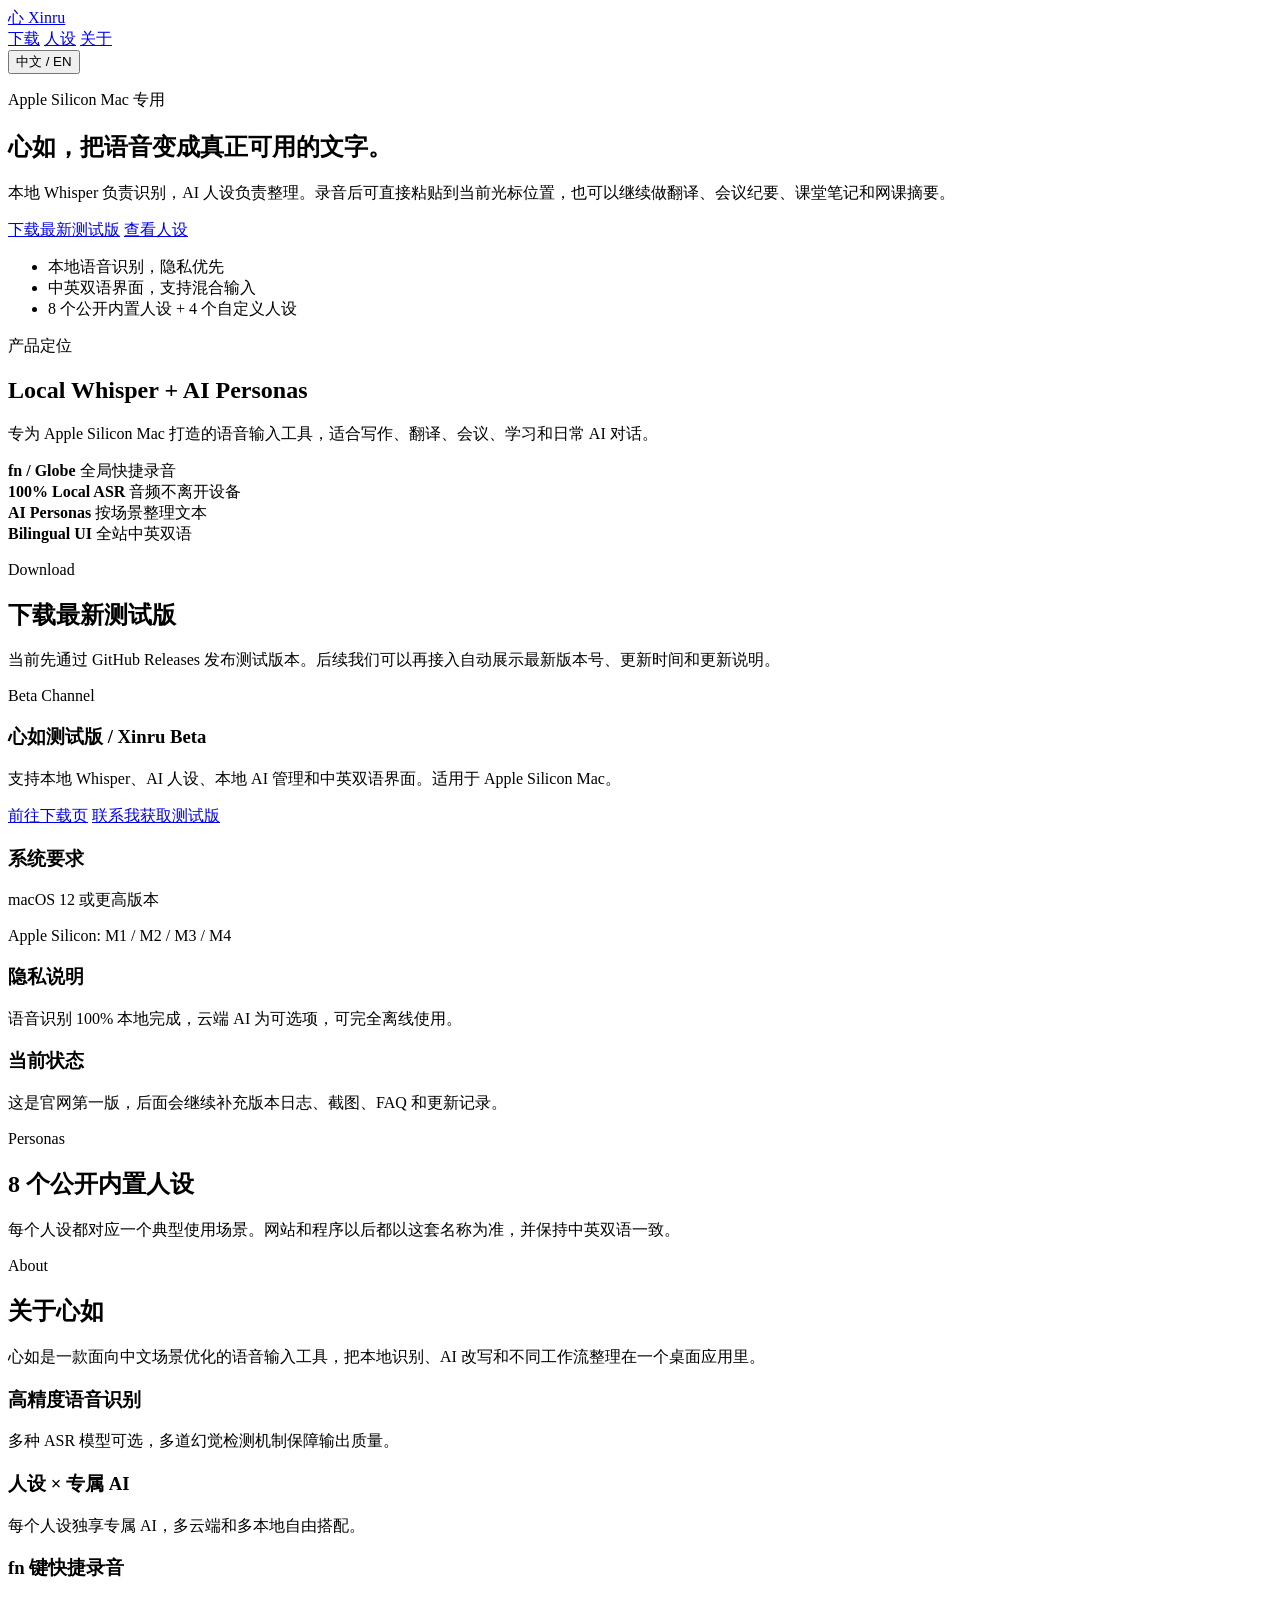
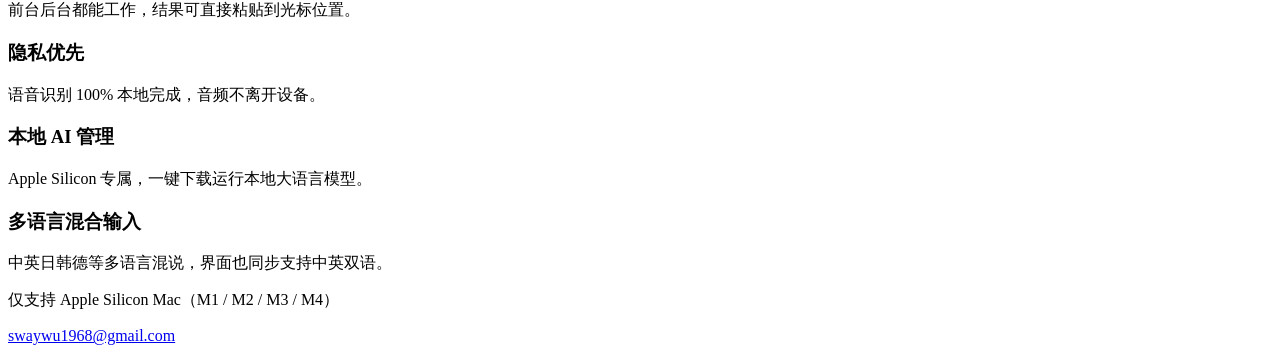
==== index.html @ d21c71e2 "Add files via upload" ====
<!doctype html>
<html lang="zh-CN">
  <head>
    <meta charset="UTF-8" />
    <meta name="viewport" content="width=device-width, initial-scale=1.0" />
    <title>心如 Xinru</title>
    <meta
      name="description"
      content="心如 Xinru - Local Whisper + AI personas voice input tool for Apple Silicon Mac."
    />
    <link rel="preconnect" href="https://fonts.googleapis.com" />
    <link rel="preconnect" href="https://fonts.gstatic.com" crossorigin />
    <link
      href="https://fonts.googleapis.com/css2?family=Manrope:wght@400;500;700;800&family=Noto+Sans+SC:wght@400;500;700;800&display=swap"
      rel="stylesheet"
    />
    <link rel="stylesheet" href="./styles.css" />
  </head>
  <body>
    <div class="site-shell">
      <header class="topbar">
        <a class="brand" href="#top" aria-label="Xinru home">
          <span class="brand-mark">心</span>
          <span class="brand-text">Xinru</span>
        </a>
        <nav class="topnav">
          <a href="#download" data-i18n="nav.download">下载</a>
          <a href="#personas" data-i18n="nav.personas">人设</a>
          <a href="#about" data-i18n="nav.about">关于</a>
        </nav>
        <button class="lang-toggle" id="langToggle" type="button" aria-label="Switch language">
          中文 / EN
        </button>
      </header>

      <main id="top">
        <section class="hero">
          <div class="hero-copy">
            <p class="eyebrow" data-i18n="hero.eyebrow">Apple Silicon Mac 专用</p>
            <h1 data-i18n="hero.title">心如，把语音变成真正可用的文字。</h1>
            <p class="hero-desc" data-i18n="hero.desc">
              本地 Whisper 负责识别，AI 人设负责整理。录音后可直接粘贴到当前光标位置，也可以继续做翻译、会议纪要、课堂笔记和网课摘要。
            </p>
            <div class="hero-actions">
              <a class="button primary" href="#download" data-i18n="hero.primaryCta">下载最新测试版</a>
              <a class="button ghost" href="#personas" data-i18n="hero.secondaryCta">查看人设</a>
            </div>
            <ul class="hero-points">
              <li data-i18n="hero.point1">本地语音识别，隐私优先</li>
              <li data-i18n="hero.point2">中英双语界面，支持混合输入</li>
              <li data-i18n="hero.point3">8 个公开内置人设 + 4 个自定义人设</li>
            </ul>
          </div>
          <div class="hero-panel">
            <div class="hero-card">
              <p class="card-label" data-i18n="hero.cardLabel">产品定位</p>
              <h2 data-i18n="hero.cardTitle">Local Whisper + AI Personas</h2>
              <p data-i18n="hero.cardDesc">
                专为 Apple Silicon Mac 打造的语音输入工具，适合写作、翻译、会议、学习和日常 AI 对话。
              </p>
            </div>
            <div class="mini-grid">
              <div class="mini-card">
                <strong data-i18n="hero.mini1Title">fn / Globe</strong>
                <span data-i18n="hero.mini1Desc">全局快捷录音</span>
              </div>
              <div class="mini-card">
                <strong data-i18n="hero.mini2Title">100% Local ASR</strong>
                <span data-i18n="hero.mini2Desc">音频不离开设备</span>
              </div>
              <div class="mini-card">
                <strong data-i18n="hero.mini3Title">AI Personas</strong>
                <span data-i18n="hero.mini3Desc">按场景整理文本</span>
              </div>
              <div class="mini-card">
                <strong data-i18n="hero.mini4Title">Bilingual UI</strong>
                <span data-i18n="hero.mini4Desc">全站中英双语</span>
              </div>
            </div>
          </div>
        </section>

        <section class="section" id="download">
          <div class="section-heading">
            <p class="eyebrow" data-i18n="download.eyebrow">Download</p>
            <h2 data-i18n="download.title">下载最新测试版</h2>
            <p data-i18n="download.desc">
              当前先通过 GitHub Releases 发布测试版本。后续我们可以再接入自动展示最新版本号、更新时间和更新说明。
            </p>
          </div>
          <div class="download-card">
            <div>
              <p class="download-badge" data-i18n="download.badge">Beta Channel</p>
              <h3 data-i18n="download.cardTitle">心如测试版 / Xinru Beta</h3>
              <p data-i18n="download.cardDesc">
                支持本地 Whisper、AI 人设、本地 AI 管理和中英双语界面。适用于 Apple Silicon Mac。
              </p>
            </div>
            <div class="download-actions">
              <a
                class="button primary"
                href="https://www.icloud.com/attachment/?u=https%3A%2F%2Fcvws.icloud-content.com%2FB%2FAXvsEh6dtm0IhLCoiT1HYT6oUJyVAcf5tKOpsFSCjTE1KwVX6V8w70W2%2F%24%7Bf%7D%3Fo%3DArW_xe9w2Gn6Viv1G6l-f1fGdK6CBfV_uhqsQC7CNRO5%26v%3D1%26x%3D3%26a%[base64]%26e%3D1783867180%26fl%3D%26r%3DDD5318F3-4BFA-4574-AAB7-F84411B7B0A6-1%26k%3D%24%7Buk%7D%26ckc%3Dcom.apple.largeattachment%26ckz%3D5A5206F4-62FD-4130-A81B-FABB97B504D9%26p%3D185%26s%3D-WfpsywwHQxAYb-l3xqiYDC9L3w&uk=wGgkpusFyphpV9UcCvqpkQ&f=%E5%BF%83%E5%A6%82-%E6%B5%8B%E8%AF%95%E7%89%88-5.1.0-arm64.dmg&sz=259512809"
                target="_blank"
                rel="noreferrer"
                data-i18n="download.primaryCta"
              >前往下载页</a>
              <a
                class="button ghost"
                href="mailto:swaywu1968@gmail.com"
                data-i18n="download.secondaryCta"
              >联系我获取测试版</a>
            </div>
          </div>
          <div class="system-grid">
            <div class="info-card">
              <h3 data-i18n="download.reqTitle">系统要求</h3>
              <p data-i18n="download.req1">macOS 12 或更高版本</p>
              <p data-i18n="download.req2">Apple Silicon: M1 / M2 / M3 / M4</p>
            </div>
            <div class="info-card">
              <h3 data-i18n="download.privacyTitle">隐私说明</h3>
              <p data-i18n="download.privacyDesc">语音识别 100% 本地完成，云端 AI 为可选项，可完全离线使用。</p>
            </div>
            <div class="info-card">
              <h3 data-i18n="download.noteTitle">当前状态</h3>
              <p data-i18n="download.noteDesc">这是官网第一版，后面会继续补充版本日志、截图、FAQ 和更新记录。</p>
            </div>
          </div>
        </section>

        <section class="section" id="personas">
          <div class="section-heading">
            <p class="eyebrow" data-i18n="personas.eyebrow">Personas</p>
            <h2 data-i18n="personas.title">8 个公开内置人设</h2>
            <p data-i18n="personas.desc">
              每个人设都对应一个典型使用场景。网站和程序以后都以这套名称为准，并保持中英双语一致。
            </p>
          </div>
          <div class="persona-grid" id="personaGrid"></div>
        </section>

        <section class="section" id="about">
          <div class="section-heading">
            <p class="eyebrow" data-i18n="about.eyebrow">About</p>
            <h2 data-i18n="about.title">关于心如</h2>
            <p data-i18n="about.desc">
              心如是一款面向中文场景优化的语音输入工具，把本地识别、AI 改写和不同工作流整理在一个桌面应用里。
            </p>
          </div>
          <div class="about-grid">
            <article class="feature-card">
              <h3 data-i18n="about.card1Title">高精度语音识别</h3>
              <p data-i18n="about.card1Desc">多种 ASR 模型可选，多道幻觉检测机制保障输出质量。</p>
            </article>
            <article class="feature-card">
              <h3 data-i18n="about.card2Title">人设 × 专属 AI</h3>
              <p data-i18n="about.card2Desc">每个人设独享专属 AI，多云端和多本地自由搭配。</p>
            </article>
            <article class="feature-card">
              <h3 data-i18n="about.card3Title">fn 键快捷录音</h3>
              <p data-i18n="about.card3Desc">前台后台都能工作，结果可直接粘贴到光标位置。</p>
            </article>
            <article class="feature-card">
              <h3 data-i18n="about.card4Title">隐私优先</h3>
              <p data-i18n="about.card4Desc">语音识别 100% 本地完成，音频不离开设备。</p>
            </article>
            <article class="feature-card">
              <h3 data-i18n="about.card5Title">本地 AI 管理</h3>
              <p data-i18n="about.card5Desc">Apple Silicon 专属，一键下载运行本地大语言模型。</p>
            </article>
            <article class="feature-card">
              <h3 data-i18n="about.card6Title">多语言混合输入</h3>
              <p data-i18n="about.card6Desc">中英日韩德等多语言混说，界面也同步支持中英双语。</p>
            </article>
          </div>
          <div class="footer-card">
            <p data-i18n="about.platform">仅支持 Apple Silicon Mac（M1 / M2 / M3 / M4）</p>
            <a href="mailto:swaywu1968@gmail.com">swaywu1968@gmail.com</a>
          </div>
        </section>
      </main>
    </div>

    <script src="./script.js"></script>
  </body>
</html>
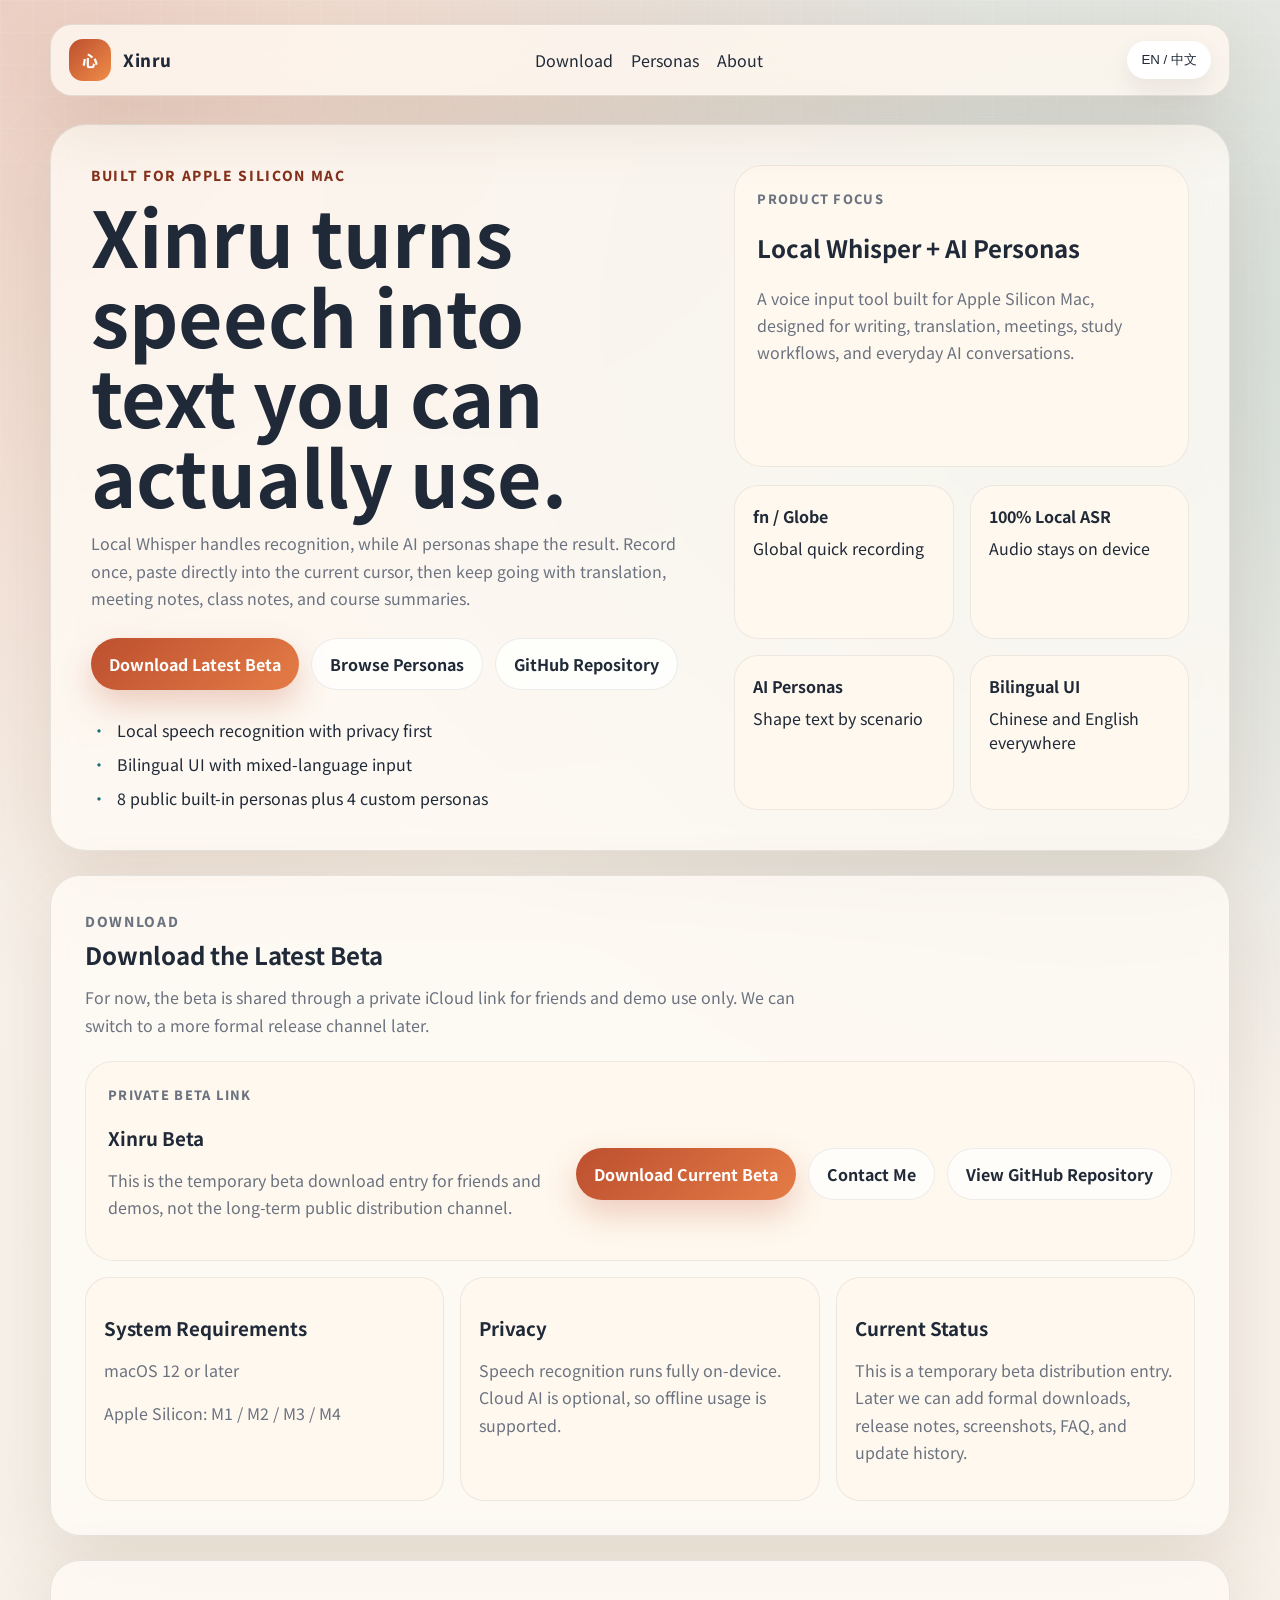
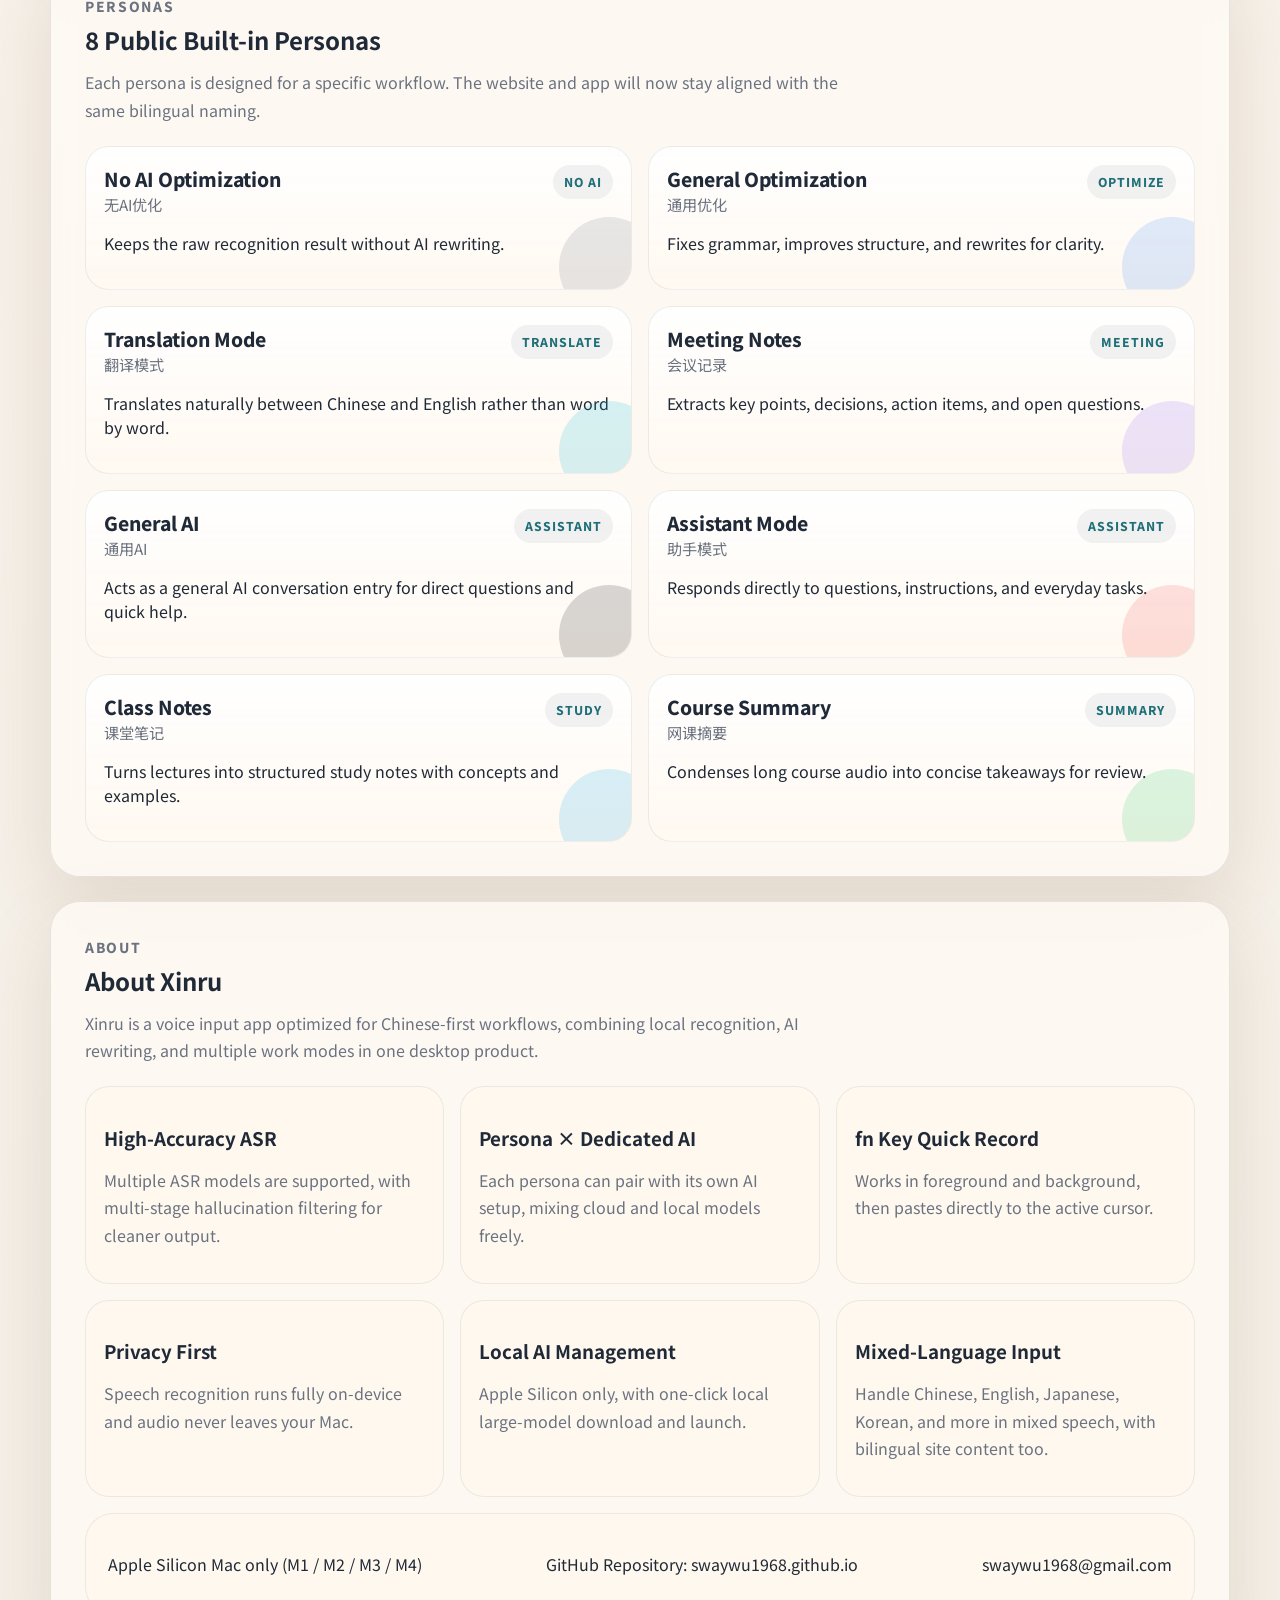
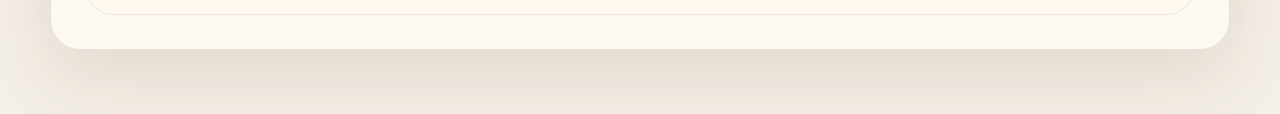
==== commit 6d191c7e: "chore: 更新下载链接至 V5.3.3 (心如-测试版-5.3.3-mac-arm.dmg) Co-Authored-By: Claude Sonnet 4.6 <noreply@anthropi" ====
--- a/index.html
+++ b/index.html
@@ -44,6 +44,13 @@
             <div class="hero-actions">
               <a class="button primary" href="#download" data-i18n="hero.primaryCta">下载最新测试版</a>
               <a class="button ghost" href="#personas" data-i18n="hero.secondaryCta">查看人设</a>
+              <a
+                class="button ghost"
+                href="https://github.com/swaywu1968/swaywu1968.github.io"
+                target="_blank"
+                rel="noreferrer"
+                data-i18n="hero.repoCta"
+              >GitHub Repo / GitHub 仓库</a>
             </div>
             <ul class="hero-points">
               <li data-i18n="hero.point1">本地语音识别，隐私优先</li>
@@ -85,7 +92,7 @@
             <p class="eyebrow" data-i18n="download.eyebrow">Download</p>
             <h2 data-i18n="download.title">下载最新测试版</h2>
             <p data-i18n="download.desc">
-              当前先通过 GitHub Releases 发布测试版本。后续我们可以再接入自动展示最新版本号、更新时间和更新说明。
+              当前先使用 iCloud 私人链接分发测试版本，只给朋友试用和做 demo。后续更正式的测试版发布时，再切换到更标准的下载方式。
             </p>
           </div>
           <div class="download-card">
@@ -99,7 +106,7 @@
             <div class="download-actions">
               <a
                 class="button primary"
-                href="https://www.icloud.com/attachment/?u=https%3A%2F%2Fcvws.icloud-content.com%2FB%2FAXvsEh6dtm0IhLCoiT1HYT6oUJyVAcf5tKOpsFSCjTE1KwVX6V8w70W2%2F%24%7Bf%7D%3Fo%3DArW_xe9w2Gn6Viv1G6l-f1fGdK6CBfV_uhqsQC7CNRO5%26v%3D1%26x%3D3%26a%[base64]%26e%3D1783867180%26fl%3D%26r%3DDD5318F3-4BFA-4574-AAB7-F84411B7B0A6-1%26k%3D%24%7Buk%7D%26ckc%3Dcom.apple.largeattachment%26ckz%3D5A5206F4-62FD-4130-A81B-FABB97B504D9%26p%3D185%26s%3D-WfpsywwHQxAYb-l3xqiYDC9L3w&uk=wGgkpusFyphpV9UcCvqpkQ&f=%E5%BF%83%E5%A6%82-%E6%B5%8B%E8%AF%95%E7%89%88-5.1.0-arm64.dmg&sz=259512809"
+                href="https://www.icloud.com/attachment/?u=https%3A%2F%2Fcvws.icloud-content.com%2FB%2FASng-L2eNyKnw8jiQTneyUN2VK-vAS7RJMVm1ZrgA3Dy2V1zsOaK3PZ1%2F%24%7Bf%7D%3Fo%3DAlyQaE9ZvYNFL9AesA0phccjxUvnjLHu7vDZWurzL5My%26v%3D1%26x%3D3%26a%[base64]%26e%3D1784560670%26fl%3D%26r%3D854FD5A4-91AF-4E22-AC5E-00EEAB2E7E5E-1%26k%3D%24%7Buk%7D%26ckc%3Dcom.apple.largeattachment%26ckz%3D5A5206F4-62FD-4130-A81B-FABB97B504D9%26p%3D185%26s%3DuLR4ym5EbF8RKzOKAH1E4HY3ZwY&uk=V1KLpGoI9RNWlkB99pc4Hg&f=%E5%BF%83%E5%A6%82-%E6%B5%8B%E8%AF%95%E7%89%88-5.3.3-mac-arm.dmg&sz=208422182"
                 target="_blank"
                 rel="noreferrer"
                 data-i18n="download.primaryCta"
@@ -109,6 +116,13 @@
                 href="mailto:swaywu1968@gmail.com"
                 data-i18n="download.secondaryCta"
               >联系我获取测试版</a>
+              <a
+                class="button ghost"
+                href="https://github.com/swaywu1968/swaywu1968.github.io"
+                target="_blank"
+                rel="noreferrer"
+                data-i18n="download.repoCta"
+              >查看 GitHub 仓库</a>
             </div>
           </div>
           <div class="system-grid">
@@ -175,6 +189,14 @@
           </div>
           <div class="footer-card">
             <p data-i18n="about.platform">仅支持 Apple Silicon Mac（M1 / M2 / M3 / M4）</p>
+            <a
+              href="https://github.com/swaywu1968/swaywu1968.github.io"
+              target="_blank"
+              rel="noreferrer"
+              data-i18n="about.repoLink"
+            >
+              github.com/swaywu1968/swaywu1968.github.io
+            </a>
             <a href="mailto:swaywu1968@gmail.com">swaywu1968@gmail.com</a>
           </div>
         </section>
--- a/styles.css
+++ b/styles.css
@@ -0,0 +1,411 @@
+:root {
+  --bg: #f4efe7;
+  --bg-strong: #efe1ce;
+  --surface: rgba(255, 251, 245, 0.78);
+  --surface-strong: rgba(255, 248, 238, 0.92);
+  --text: #1f2937;
+  --muted: #6b7280;
+  --line: rgba(31, 41, 55, 0.1);
+  --brand: #bd4f2f;
+  --brand-dark: #84311b;
+  --accent: #1f6f78;
+  --shadow: 0 24px 70px rgba(123, 76, 42, 0.14);
+}
+
+* {
+  box-sizing: border-box;
+}
+
+html {
+  scroll-behavior: smooth;
+}
+
+body {
+  margin: 0;
+  color: var(--text);
+  font-family: "Manrope", "Noto Sans SC", sans-serif;
+  background:
+    radial-gradient(circle at top left, rgba(189, 79, 47, 0.22), transparent 28%),
+    radial-gradient(circle at 85% 10%, rgba(31, 111, 120, 0.18), transparent 26%),
+    linear-gradient(180deg, #f9f3ec 0%, var(--bg) 100%);
+}
+
+body::before {
+  content: "";
+  position: fixed;
+  inset: 0;
+  pointer-events: none;
+  background-image:
+    linear-gradient(rgba(255, 255, 255, 0.2) 1px, transparent 1px),
+    linear-gradient(90deg, rgba(255, 255, 255, 0.2) 1px, transparent 1px);
+  background-size: 32px 32px;
+  mask-image: linear-gradient(180deg, rgba(0, 0, 0, 0.42), transparent 90%);
+}
+
+.site-shell {
+  width: min(1180px, calc(100% - 32px));
+  margin: 0 auto;
+  padding: 24px 0 64px;
+}
+
+.topbar {
+  position: sticky;
+  top: 16px;
+  z-index: 20;
+  display: flex;
+  align-items: center;
+  justify-content: space-between;
+  gap: 16px;
+  margin-bottom: 28px;
+  padding: 14px 18px;
+  border: 1px solid var(--line);
+  border-radius: 22px;
+  background: rgba(255, 248, 240, 0.82);
+  backdrop-filter: blur(18px);
+  box-shadow: var(--shadow);
+}
+
+.brand {
+  display: inline-flex;
+  align-items: center;
+  gap: 12px;
+  color: inherit;
+  text-decoration: none;
+}
+
+.brand-mark {
+  display: grid;
+  place-items: center;
+  width: 42px;
+  height: 42px;
+  border-radius: 14px;
+  background: linear-gradient(135deg, var(--brand) 0%, #f08d49 100%);
+  color: #fff;
+  font-weight: 800;
+}
+
+.brand-text {
+  font-size: 1.05rem;
+  font-weight: 800;
+  letter-spacing: 0.03em;
+}
+
+.topnav {
+  display: inline-flex;
+  gap: 18px;
+}
+
+.topnav a,
+.footer-card a {
+  color: inherit;
+  text-decoration: none;
+}
+
+.topnav a:hover,
+.footer-card a:hover {
+  color: var(--brand-dark);
+}
+
+.lang-toggle,
+.button {
+  border: 0;
+  border-radius: 999px;
+  cursor: pointer;
+  transition: transform 160ms ease, box-shadow 160ms ease, background 160ms ease;
+}
+
+.lang-toggle {
+  padding: 10px 14px;
+  background: #fff;
+  color: var(--text);
+  box-shadow: 0 10px 24px rgba(31, 41, 55, 0.08);
+}
+
+.lang-toggle:hover,
+.button:hover {
+  transform: translateY(-1px);
+}
+
+.hero,
+.section {
+  border: 1px solid var(--line);
+  background: var(--surface);
+  backdrop-filter: blur(12px);
+  box-shadow: var(--shadow);
+}
+
+.hero {
+  display: grid;
+  grid-template-columns: 1.15fr 0.85fr;
+  gap: 28px;
+  padding: 40px;
+  border-radius: 36px;
+}
+
+.eyebrow {
+  margin: 0 0 10px;
+  color: var(--brand-dark);
+  font-size: 0.86rem;
+  font-weight: 800;
+  letter-spacing: 0.12em;
+  text-transform: uppercase;
+}
+
+.hero h1,
+.section-heading h2 {
+  margin: 0;
+  line-height: 1.04;
+}
+
+.hero h1 {
+  max-width: 12ch;
+  font-size: clamp(2.8rem, 6vw, 5.4rem);
+}
+
+.hero-desc,
+.section-heading p,
+.hero-card p,
+.feature-card p,
+.info-card p,
+.download-card p {
+  color: var(--muted);
+  line-height: 1.7;
+}
+
+.hero-actions,
+.download-actions {
+  display: flex;
+  flex-wrap: wrap;
+  gap: 12px;
+  margin-top: 26px;
+}
+
+.button {
+  display: inline-flex;
+  align-items: center;
+  justify-content: center;
+  padding: 13px 18px;
+  font-weight: 700;
+  text-decoration: none;
+}
+
+.button.primary {
+  background: linear-gradient(135deg, var(--brand) 0%, #e47c46 100%);
+  color: #fff;
+  box-shadow: 0 14px 32px rgba(189, 79, 47, 0.26);
+}
+
+.button.ghost {
+  background: rgba(255, 255, 255, 0.72);
+  color: var(--text);
+  border: 1px solid rgba(31, 41, 55, 0.08);
+}
+
+.hero-points {
+  display: grid;
+  gap: 10px;
+  padding: 0;
+  margin: 28px 0 0;
+  list-style: none;
+}
+
+.hero-points li::before {
+  content: "•";
+  color: var(--accent);
+  margin-right: 10px;
+}
+
+.hero-panel {
+  display: grid;
+  gap: 18px;
+}
+
+.hero-card,
+.mini-card,
+.download-card,
+.info-card,
+.feature-card,
+.footer-card {
+  border: 1px solid rgba(31, 41, 55, 0.08);
+  background: var(--surface-strong);
+}
+
+.hero-card,
+.download-card,
+.footer-card {
+  border-radius: 28px;
+  padding: 22px;
+}
+
+.card-label,
+.download-badge {
+  margin: 0 0 8px;
+  color: var(--accent);
+  font-size: 0.8rem;
+  font-weight: 800;
+  letter-spacing: 0.1em;
+  text-transform: uppercase;
+}
+
+.mini-grid,
+.persona-grid,
+.about-grid,
+.system-grid {
+  display: grid;
+  gap: 16px;
+}
+
+.mini-grid {
+  grid-template-columns: repeat(2, minmax(0, 1fr));
+}
+
+.mini-card,
+.info-card,
+.feature-card,
+.persona-card {
+  border-radius: 24px;
+  padding: 18px;
+}
+
+.mini-card {
+  min-height: 124px;
+}
+
+.mini-card strong,
+.persona-card h3,
+.feature-card h3,
+.info-card h3,
+.download-card h3 {
+  display: block;
+  margin-bottom: 8px;
+}
+
+.section {
+  margin-top: 24px;
+  padding: 34px;
+  border-radius: 30px;
+}
+
+.section-heading {
+  max-width: 760px;
+  margin-bottom: 22px;
+}
+
+.download-card {
+  display: grid;
+  grid-template-columns: 1fr auto;
+  gap: 20px;
+  align-items: center;
+}
+
+.system-grid,
+.about-grid {
+  grid-template-columns: repeat(3, minmax(0, 1fr));
+  margin-top: 16px;
+}
+
+.persona-grid {
+  grid-template-columns: repeat(2, minmax(0, 1fr));
+}
+
+.persona-card {
+  position: relative;
+  overflow: hidden;
+  border: 1px solid rgba(31, 41, 55, 0.08);
+  background: linear-gradient(180deg, rgba(255, 255, 255, 0.92), rgba(255, 248, 240, 0.84));
+}
+
+.persona-card::after {
+  content: "";
+  position: absolute;
+  inset: auto -28px -28px auto;
+  width: 100px;
+  height: 100px;
+  border-radius: 999px;
+  background: var(--persona-color);
+  opacity: 0.16;
+}
+
+.persona-head {
+  display: flex;
+  align-items: flex-start;
+  justify-content: space-between;
+  gap: 16px;
+}
+
+.persona-name {
+  font-size: 1.2rem;
+  font-weight: 800;
+}
+
+.persona-en {
+  color: var(--muted);
+  font-size: 0.95rem;
+}
+
+.persona-mode {
+  padding: 8px 11px;
+  border-radius: 999px;
+  background: rgba(31, 41, 55, 0.06);
+  color: var(--accent);
+  font-size: 0.76rem;
+  font-weight: 800;
+  letter-spacing: 0.08em;
+  text-transform: uppercase;
+}
+
+.footer-card {
+  display: flex;
+  flex-wrap: wrap;
+  align-items: center;
+  justify-content: space-between;
+  gap: 12px;
+  margin-top: 16px;
+}
+
+@media (max-width: 900px) {
+  .topbar,
+  .hero,
+  .download-card,
+  .system-grid,
+  .about-grid,
+  .persona-grid {
+    grid-template-columns: 1fr;
+  }
+
+  .topbar {
+    position: static;
+    flex-wrap: wrap;
+  }
+
+  .topnav {
+    order: 3;
+    width: 100%;
+    justify-content: space-between;
+  }
+
+  .hero,
+  .section {
+    padding: 24px;
+  }
+
+  .hero h1 {
+    max-width: none;
+  }
+}
+
+@media (max-width: 560px) {
+  .site-shell {
+    width: min(100% - 20px, 1180px);
+    padding-top: 10px;
+  }
+
+  .mini-grid {
+    grid-template-columns: 1fr;
+  }
+
+  .topnav {
+    gap: 12px;
+    font-size: 0.94rem;
+  }
+}
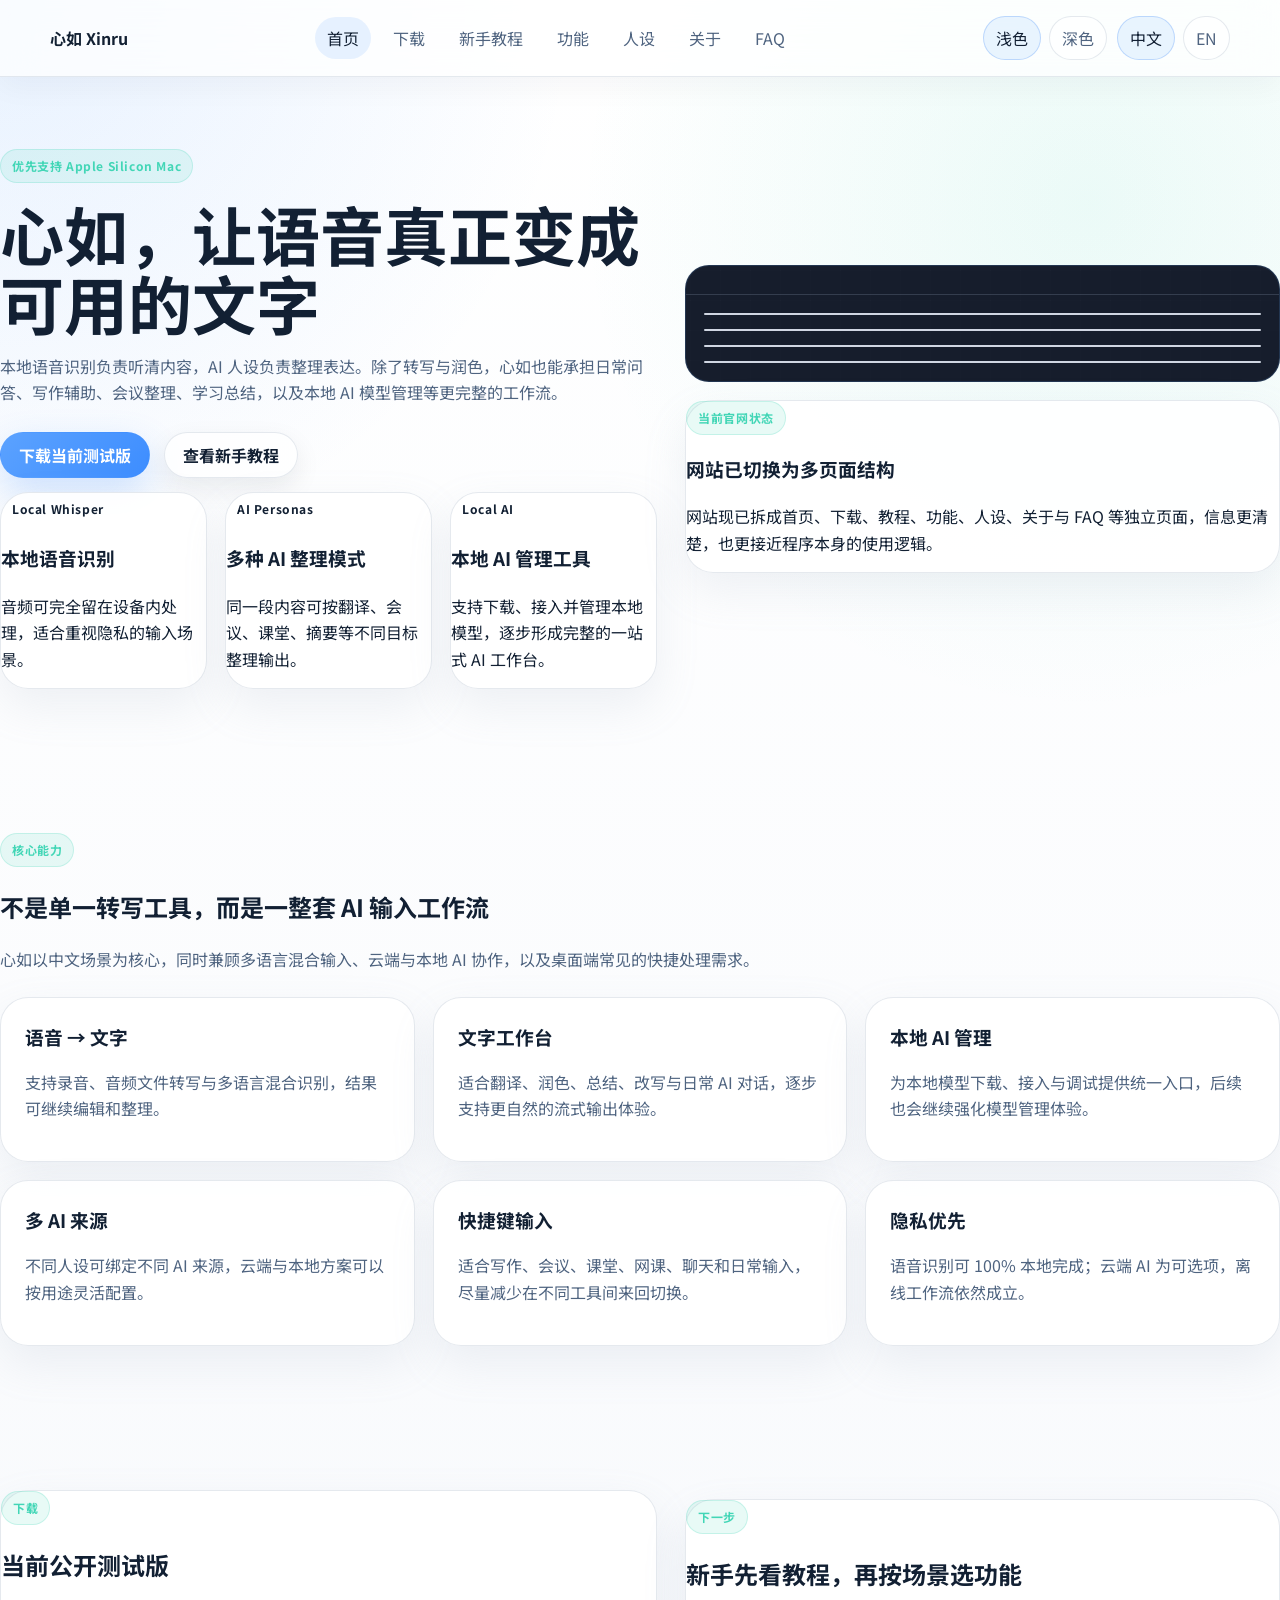
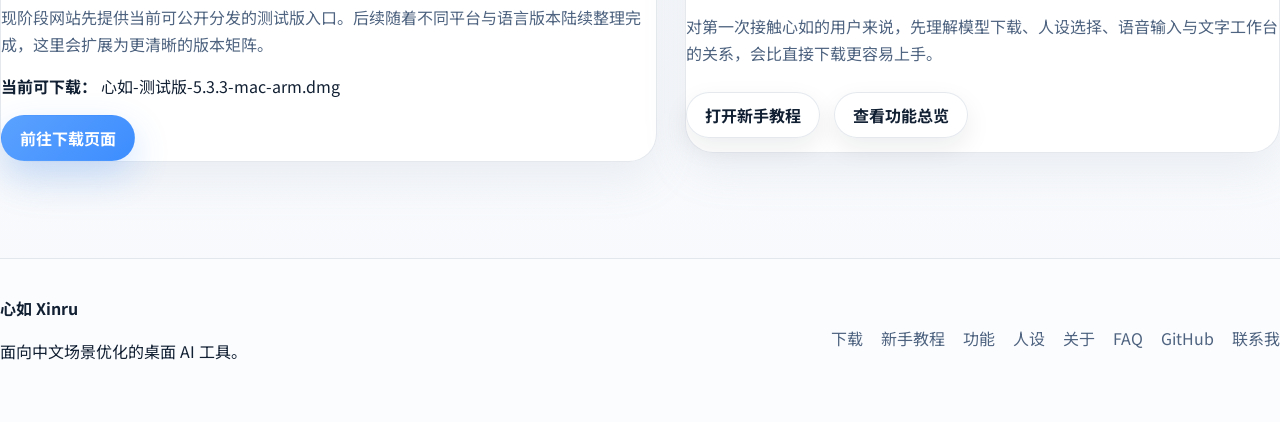
==== commit a38f2b69: "fix: 恢复教程并添加主题切换" ====
--- a/index.html
+++ b/index.html
@@ -1,4 +1,4 @@
-<!doctype html>
+<!DOCTYPE html>
 <html lang="zh-CN">
   <head>
     <meta charset="UTF-8" />
@@ -6,7 +6,7 @@
     <title>心如 Xinru</title>
     <meta
       name="description"
-      content="心如 Xinru - Local Whisper + AI personas voice input tool for Apple Silicon Mac."
+      content="心如是一款面向中文场景优化的桌面 AI 工具，集本地语音识别、AI 人设整理、文字工作台与本地 AI 管理于一体。"
     />
     <link rel="preconnect" href="https://fonts.googleapis.com" />
     <link rel="preconnect" href="https://fonts.gstatic.com" crossorigin />
@@ -17,191 +17,166 @@
     <link rel="stylesheet" href="./styles.css" />
   </head>
   <body>
-    <div class="site-shell">
-      <header class="topbar">
-        <a class="brand" href="#top" aria-label="Xinru home">
-          <span class="brand-mark">心</span>
-          <span class="brand-text">Xinru</span>
+    <header class="site-header">
+      <div class="nav">
+        <a class="brand" href="./index.html" aria-label="Xinru home">
+          <span>心如 Xinru</span>
         </a>
-        <nav class="topnav">
-          <a href="#download" data-i18n="nav.download">下载</a>
-          <a href="#personas" data-i18n="nav.personas">人设</a>
-          <a href="#about" data-i18n="nav.about">关于</a>
+        <nav class="nav-links">
+          <a class="nav-link is-active" href="./index.html">首页</a>
+          <a class="nav-link" href="./download.html">下载</a>
+          <a class="nav-link" href="./guide.html">新手教程</a>
+          <a class="nav-link" href="./features.html">功能</a>
+          <a class="nav-link" href="./personas.html">人设</a>
+          <a class="nav-link" href="./about.html">关于</a>
+          <a class="nav-link" href="./faq.html">FAQ</a>
         </nav>
-        <button class="lang-toggle" id="langToggle" type="button" aria-label="Switch language">
-          中文 / EN
-        </button>
-      </header>
+        <div class="toolbar-switches">
+          <div class="theme-switch">
+            <button class="theme-button" data-theme-value="light" type="button">浅色</button>
+            <button class="theme-button" data-theme-value="dark" type="button">深色</button>
+          </div>
+          <div class="lang-switch">
+            <button class="lang-button is-active" type="button">中文</button>
+            <button class="lang-button" type="button">EN</button>
+          </div>
+        </div>
+      </div>
+    </header>
 
-      <main id="top">
-        <section class="hero">
-          <div class="hero-copy">
-            <p class="eyebrow" data-i18n="hero.eyebrow">Apple Silicon Mac 专用</p>
-            <h1 data-i18n="hero.title">心如，把语音变成真正可用的文字。</h1>
-            <p class="hero-desc" data-i18n="hero.desc">
-              本地 Whisper 负责识别，AI 人设负责整理。录音后可直接粘贴到当前光标位置，也可以继续做翻译、会议纪要、课堂笔记和网课摘要。
+    <main>
+      <section class="section">
+        <div class="hero-layout">
+          <div>
+            <span class="badge">优先支持 Apple Silicon Mac</span>
+            <h1 class="section-title">心如，让语音真正变成可用的文字</h1>
+            <p class="section-desc">
+              本地语音识别负责听清内容，AI 人设负责整理表达。除了转写与润色，心如也能承担日常问答、写作辅助、会议整理、学习总结，以及本地 AI 模型管理等更完整的工作流。
             </p>
             <div class="hero-actions">
-              <a class="button primary" href="#download" data-i18n="hero.primaryCta">下载最新测试版</a>
-              <a class="button ghost" href="#personas" data-i18n="hero.secondaryCta">查看人设</a>
-              <a
-                class="button ghost"
-                href="https://github.com/swaywu1968/swaywu1968.github.io"
-                target="_blank"
-                rel="noreferrer"
-                data-i18n="hero.repoCta"
-              >GitHub Repo / GitHub 仓库</a>
+              <a class="button button-primary" href="./download.html">下载当前测试版</a>
+              <a class="button button-secondary" href="./guide.html">查看新手教程</a>
             </div>
-            <ul class="hero-points">
-              <li data-i18n="hero.point1">本地语音识别，隐私优先</li>
-              <li data-i18n="hero.point2">中英双语界面，支持混合输入</li>
-              <li data-i18n="hero.point3">8 个公开内置人设 + 4 个自定义人设</li>
-            </ul>
+            <div class="card-grid three-cols">
+              <article class="stat-card">
+                <span class="status-tag">Local Whisper</span>
+                <h3>本地语音识别</h3>
+                <p>音频可完全留在设备内处理，适合重视隐私的输入场景。</p>
+              </article>
+              <article class="stat-card">
+                <span class="status-tag">AI Personas</span>
+                <h3>多种 AI 整理模式</h3>
+                <p>同一段内容可按翻译、会议、课堂、摘要等不同目标整理输出。</p>
+              </article>
+              <article class="stat-card">
+                <span class="status-tag">Local AI</span>
+                <h3>本地 AI 管理工具</h3>
+                <p>支持下载、接入并管理本地模型，逐步形成完整的一站式 AI 工作台。</p>
+              </article>
+            </div>
           </div>
-          <div class="hero-panel">
-            <div class="hero-card">
-              <p class="card-label" data-i18n="hero.cardLabel">产品定位</p>
-              <h2 data-i18n="hero.cardTitle">Local Whisper + AI Personas</h2>
-              <p data-i18n="hero.cardDesc">
-                专为 Apple Silicon Mac 打造的语音输入工具，适合写作、翻译、会议、学习和日常 AI 对话。
+
+          <aside class="hero-panel">
+            <div class="preview-window">
+              <div class="preview-bar"></div>
+              <div class="preview-body">
+                <div class="preview-block preview-block-lg"></div>
+                <div class="preview-block preview-block-sm"></div>
+                <div class="preview-block"></div>
+                <div class="preview-block"></div>
+              </div>
+            </div>
+            <div class="panel">
+              <span class="badge">当前官网状态</span>
+              <h3>网站已切换为多页面结构</h3>
+              <p>
+                网站现已拆成首页、下载、教程、功能、人设、关于与 FAQ 等独立页面，信息更清楚，也更接近程序本身的使用逻辑。
               </p>
             </div>
-            <div class="mini-grid">
-              <div class="mini-card">
-                <strong data-i18n="hero.mini1Title">fn / Globe</strong>
-                <span data-i18n="hero.mini1Desc">全局快捷录音</span>
-              </div>
-              <div class="mini-card">
-                <strong data-i18n="hero.mini2Title">100% Local ASR</strong>
-                <span data-i18n="hero.mini2Desc">音频不离开设备</span>
-              </div>
-              <div class="mini-card">
-                <strong data-i18n="hero.mini3Title">AI Personas</strong>
-                <span data-i18n="hero.mini3Desc">按场景整理文本</span>
-              </div>
-              <div class="mini-card">
-                <strong data-i18n="hero.mini4Title">Bilingual UI</strong>
-                <span data-i18n="hero.mini4Desc">全站中英双语</span>
-              </div>
-            </div>
+          </aside>
+        </div>
+      </section>
+
+      <section class="section">
+        <div class="section-heading">
+          <span class="badge">核心能力</span>
+          <h2>不是单一转写工具，而是一整套 AI 输入工作流</h2>
+          <p class="section-desc">
+            心如以中文场景为核心，同时兼顾多语言混合输入、云端与本地 AI 协作，以及桌面端常见的快捷处理需求。
+          </p>
+        </div>
+        <div class="card-grid three-cols">
+          <article class="card">
+            <h3>语音 → 文字</h3>
+            <p>支持录音、音频文件转写与多语言混合识别，结果可继续编辑和整理。</p>
+          </article>
+          <article class="card">
+            <h3>文字工作台</h3>
+            <p>适合翻译、润色、总结、改写与日常 AI 对话，逐步支持更自然的流式输出体验。</p>
+          </article>
+          <article class="card">
+            <h3>本地 AI 管理</h3>
+            <p>为本地模型下载、接入与调试提供统一入口，后续也会继续强化模型管理体验。</p>
+          </article>
+          <article class="card">
+            <h3>多 AI 来源</h3>
+            <p>不同人设可绑定不同 AI 来源，云端与本地方案可以按用途灵活配置。</p>
+          </article>
+          <article class="card">
+            <h3>快捷键输入</h3>
+            <p>适合写作、会议、课堂、网课、聊天和日常输入，尽量减少在不同工具间来回切换。</p>
+          </article>
+          <article class="card">
+            <h3>隐私优先</h3>
+            <p>语音识别可 100% 本地完成；云端 AI 为可选项，离线工作流依然成立。</p>
+          </article>
+        </div>
+      </section>
+
+      <section class="section two-column">
+        <div class="panel">
+          <span class="badge">下载</span>
+          <h2>当前公开测试版</h2>
+          <p class="section-desc">
+            现阶段网站先提供当前可公开分发的测试版入口。后续随着不同平台与语言版本陆续整理完成，这里会扩展为更清晰的版本矩阵。
+          </p>
+          <p><strong>当前可下载：</strong> 心如-测试版-5.3.3-mac-arm.dmg</p>
+          <a class="button button-primary" href="./download.html">前往下载页面</a>
+        </div>
+        <div class="panel">
+          <span class="badge">下一步</span>
+          <h2>新手先看教程，再按场景选功能</h2>
+          <p class="section-desc">
+            对第一次接触心如的用户来说，先理解模型下载、人设选择、语音输入与文字工作台的关系，会比直接下载更容易上手。
+          </p>
+          <div class="hero-actions">
+            <a class="button button-secondary" href="./guide.html">打开新手教程</a>
+            <a class="button button-secondary" href="./features.html">查看功能总览</a>
           </div>
-        </section>
+        </div>
+      </section>
+    </main>
 
-        <section class="section" id="download">
-          <div class="section-heading">
-            <p class="eyebrow" data-i18n="download.eyebrow">Download</p>
-            <h2 data-i18n="download.title">下载最新测试版</h2>
-            <p data-i18n="download.desc">
-              当前先使用 iCloud 私人链接分发测试版本，只给朋友试用和做 demo。后续更正式的测试版发布时，再切换到更标准的下载方式。
-            </p>
-          </div>
-          <div class="download-card">
-            <div>
-              <p class="download-badge" data-i18n="download.badge">Beta Channel</p>
-              <h3 data-i18n="download.cardTitle">心如测试版 / Xinru Beta</h3>
-              <p data-i18n="download.cardDesc">
-                支持本地 Whisper、AI 人设、本地 AI 管理和中英双语界面。适用于 Apple Silicon Mac。
-              </p>
-            </div>
-            <div class="download-actions">
-              <a
-                class="button primary"
-                href="https://www.icloud.com/attachment/?u=https%3A%2F%2Fcvws.icloud-content.com%2FB%2FASng-L2eNyKnw8jiQTneyUN2VK-vAS7RJMVm1ZrgA3Dy2V1zsOaK3PZ1%2F%24%7Bf%7D%3Fo%3DAlyQaE9ZvYNFL9AesA0phccjxUvnjLHu7vDZWurzL5My%26v%3D1%26x%3D3%26a%[base64]%26e%3D1784560670%26fl%3D%26r%3D854FD5A4-91AF-4E22-AC5E-00EEAB2E7E5E-1%26k%3D%24%7Buk%7D%26ckc%3Dcom.apple.largeattachment%26ckz%3D5A5206F4-62FD-4130-A81B-FABB97B504D9%26p%3D185%26s%3DuLR4ym5EbF8RKzOKAH1E4HY3ZwY&uk=V1KLpGoI9RNWlkB99pc4Hg&f=%E5%BF%83%E5%A6%82-%E6%B5%8B%E8%AF%95%E7%89%88-5.3.3-mac-arm.dmg&sz=208422182"
-                target="_blank"
-                rel="noreferrer"
-                data-i18n="download.primaryCta"
-              >前往下载页</a>
-              <a
-                class="button ghost"
-                href="mailto:swaywu1968@gmail.com"
-                data-i18n="download.secondaryCta"
-              >联系我获取测试版</a>
-              <a
-                class="button ghost"
-                href="https://github.com/swaywu1968/swaywu1968.github.io"
-                target="_blank"
-                rel="noreferrer"
-                data-i18n="download.repoCta"
-              >查看 GitHub 仓库</a>
-            </div>
-          </div>
-          <div class="system-grid">
-            <div class="info-card">
-              <h3 data-i18n="download.reqTitle">系统要求</h3>
-              <p data-i18n="download.req1">macOS 12 或更高版本</p>
-              <p data-i18n="download.req2">Apple Silicon: M1 / M2 / M3 / M4</p>
-            </div>
-            <div class="info-card">
-              <h3 data-i18n="download.privacyTitle">隐私说明</h3>
-              <p data-i18n="download.privacyDesc">语音识别 100% 本地完成，云端 AI 为可选项，可完全离线使用。</p>
-            </div>
-            <div class="info-card">
-              <h3 data-i18n="download.noteTitle">当前状态</h3>
-              <p data-i18n="download.noteDesc">这是官网第一版，后面会继续补充版本日志、截图、FAQ 和更新记录。</p>
-            </div>
-          </div>
-        </section>
-
-        <section class="section" id="personas">
-          <div class="section-heading">
-            <p class="eyebrow" data-i18n="personas.eyebrow">Personas</p>
-            <h2 data-i18n="personas.title">8 个公开内置人设</h2>
-            <p data-i18n="personas.desc">
-              每个人设都对应一个典型使用场景。网站和程序以后都以这套名称为准，并保持中英双语一致。
-            </p>
-          </div>
-          <div class="persona-grid" id="personaGrid"></div>
-        </section>
-
-        <section class="section" id="about">
-          <div class="section-heading">
-            <p class="eyebrow" data-i18n="about.eyebrow">About</p>
-            <h2 data-i18n="about.title">关于心如</h2>
-            <p data-i18n="about.desc">
-              心如是一款面向中文场景优化的语音输入工具，把本地识别、AI 改写和不同工作流整理在一个桌面应用里。
-            </p>
-          </div>
-          <div class="about-grid">
-            <article class="feature-card">
-              <h3 data-i18n="about.card1Title">高精度语音识别</h3>
-              <p data-i18n="about.card1Desc">多种 ASR 模型可选，多道幻觉检测机制保障输出质量。</p>
-            </article>
-            <article class="feature-card">
-              <h3 data-i18n="about.card2Title">人设 × 专属 AI</h3>
-              <p data-i18n="about.card2Desc">每个人设独享专属 AI，多云端和多本地自由搭配。</p>
-            </article>
-            <article class="feature-card">
-              <h3 data-i18n="about.card3Title">fn 键快捷录音</h3>
-              <p data-i18n="about.card3Desc">前台后台都能工作，结果可直接粘贴到光标位置。</p>
-            </article>
-            <article class="feature-card">
-              <h3 data-i18n="about.card4Title">隐私优先</h3>
-              <p data-i18n="about.card4Desc">语音识别 100% 本地完成，音频不离开设备。</p>
-            </article>
-            <article class="feature-card">
-              <h3 data-i18n="about.card5Title">本地 AI 管理</h3>
-              <p data-i18n="about.card5Desc">Apple Silicon 专属，一键下载运行本地大语言模型。</p>
-            </article>
-            <article class="feature-card">
-              <h3 data-i18n="about.card6Title">多语言混合输入</h3>
-              <p data-i18n="about.card6Desc">中英日韩德等多语言混说，界面也同步支持中英双语。</p>
-            </article>
-          </div>
-          <div class="footer-card">
-            <p data-i18n="about.platform">仅支持 Apple Silicon Mac（M1 / M2 / M3 / M4）</p>
-            <a
-              href="https://github.com/swaywu1968/swaywu1968.github.io"
-              target="_blank"
-              rel="noreferrer"
-              data-i18n="about.repoLink"
-            >
-              github.com/swaywu1968/swaywu1968.github.io
-            </a>
-            <a href="mailto:swaywu1968@gmail.com">swaywu1968@gmail.com</a>
-          </div>
-        </section>
-      </main>
-    </div>
+    <footer class="site-footer">
+      <div class="footer-layout">
+        <div>
+          <a class="brand" href="./index.html">
+            <span>心如 Xinru</span>
+          </a>
+          <p>面向中文场景优化的桌面 AI 工具。</p>
+        </div>
+        <div class="footer-links">
+          <a href="./download.html">下载</a>
+          <a href="./guide.html">新手教程</a>
+          <a href="./features.html">功能</a>
+          <a href="./personas.html">人设</a>
+          <a href="./about.html">关于</a>
+          <a href="./faq.html">FAQ</a>
+          <a href="https://github.com/swaywu1968/swaywu1968.github.io">GitHub</a>
+          <a href="mailto:swaywu1968@gmail.com">联系我</a>
+        </div>
+      </div>
+    </footer>
 
     <script src="./script.js"></script>
   </body>
--- a/styles.css
+++ b/styles.css
@@ -1,15 +1,26 @@
 :root {
-  --bg: #f4efe7;
-  --bg-strong: #efe1ce;
-  --surface: rgba(255, 251, 245, 0.78);
-  --surface-strong: rgba(255, 248, 238, 0.92);
-  --text: #1f2937;
-  --muted: #6b7280;
-  --line: rgba(31, 41, 55, 0.1);
-  --brand: #bd4f2f;
-  --brand-dark: #84311b;
-  --accent: #1f6f78;
-  --shadow: 0 24px 70px rgba(123, 76, 42, 0.14);
+  --bg: #f7f9fc;
+  --bg-soft: #eef3f9;
+  --panel: rgba(255, 255, 255, 0.9);
+  --panel-strong: rgba(255, 255, 255, 0.96);
+  --panel-muted: rgba(232, 239, 248, 0.9);
+  --border: rgba(148, 163, 184, 0.24);
+  --border-strong: rgba(59, 130, 246, 0.26);
+  --shadow-soft: 0 18px 44px rgba(148, 163, 184, 0.14);
+  --text: #122033;
+  --text-soft: #4f6480;
+  --text-faint: #73859c;
+  --primary: #5ba2ff;
+  --primary-strong: #3d8dff;
+  --accent: #42d6b6;
+  --warning: #fbbf24;
+  --danger: #f87171;
+  --radius-xl: 28px;
+  --radius-lg: 20px;
+  --radius-md: 14px;
+  --radius-sm: 10px;
+  --shadow: 0 20px 60px rgba(2, 8, 23, 0.34);
+  --container: 1180px;
 }
 
 * {
@@ -22,12 +33,14 @@
 
 body {
   margin: 0;
+  min-height: 100vh;
   color: var(--text);
-  font-family: "Manrope", "Noto Sans SC", sans-serif;
+  font-family: -apple-system, BlinkMacSystemFont, "Segoe UI", "PingFang SC", "Noto Sans SC", sans-serif;
+  line-height: 1.65;
   background:
-    radial-gradient(circle at top left, rgba(189, 79, 47, 0.22), transparent 28%),
-    radial-gradient(circle at 85% 10%, rgba(31, 111, 120, 0.18), transparent 26%),
-    linear-gradient(180deg, #f9f3ec 0%, var(--bg) 100%);
+    radial-gradient(circle at top left, rgba(91, 162, 255, 0.14), transparent 24%),
+    radial-gradient(circle at 85% 10%, rgba(66, 214, 182, 0.1), transparent 24%),
+    linear-gradient(180deg, #ffffff 0%, var(--bg) 100%);
 }
 
 body::before {
@@ -36,294 +49,499 @@
   inset: 0;
   pointer-events: none;
   background-image:
-    linear-gradient(rgba(255, 255, 255, 0.2) 1px, transparent 1px),
-    linear-gradient(90deg, rgba(255, 255, 255, 0.2) 1px, transparent 1px);
-  background-size: 32px 32px;
-  mask-image: linear-gradient(180deg, rgba(0, 0, 0, 0.42), transparent 90%);
-}
-
-.site-shell {
-  width: min(1180px, calc(100% - 32px));
+    linear-gradient(rgba(255, 255, 255, 0.03) 1px, transparent 1px),
+    linear-gradient(90deg, rgba(255, 255, 255, 0.03) 1px, transparent 1px);
+  background-size: 30px 30px;
+  mask-image: linear-gradient(180deg, rgba(0, 0, 0, 0.45), transparent 90%);
+}
+
+@media (prefers-color-scheme: dark) {
+  :root:not([data-theme]) {
+    --bg: #08090c;
+    --bg-soft: #101216;
+    --panel: rgba(17, 20, 27, 0.92);
+    --panel-strong: rgba(24, 28, 36, 0.96);
+    --panel-muted: rgba(35, 41, 52, 0.74);
+    --border: rgba(148, 163, 184, 0.16);
+    --border-strong: rgba(96, 165, 250, 0.22);
+    --shadow-soft: 0 20px 60px rgba(2, 8, 23, 0.34);
+    --text: #e5edf8;
+    --text-soft: #9fb0c8;
+    --text-faint: #6f819e;
+  }
+
+  :root:not([data-theme]) body {
+    background:
+      radial-gradient(circle at top left, rgba(255, 255, 255, 0.05), transparent 24%),
+      radial-gradient(circle at 85% 10%, rgba(91, 162, 255, 0.08), transparent 24%),
+      linear-gradient(180deg, #050608 0%, var(--bg) 100%);
+  }
+
+  :root:not([data-theme]) .site-header {
+    background: rgba(11, 18, 32, 0.78);
+  }
+
+  :root:not([data-theme]) .lang-button {
+    background: rgba(255, 255, 255, 0.03);
+  }
+
+  :root:not([data-theme]) .button-secondary {
+    background: rgba(255, 255, 255, 0.03);
+  }
+
+  :root:not([data-theme]) .site-footer {
+    background: transparent;
+  }
+}
+
+:root[data-theme="dark"] {
+  --bg: #08090c;
+  --bg-soft: #101216;
+  --panel: rgba(17, 20, 27, 0.92);
+  --panel-strong: rgba(24, 28, 36, 0.96);
+  --panel-muted: rgba(35, 41, 52, 0.74);
+  --border: rgba(148, 163, 184, 0.16);
+  --border-strong: rgba(96, 165, 250, 0.22);
+  --shadow-soft: 0 20px 60px rgba(2, 8, 23, 0.34);
+  --text: #e5edf8;
+  --text-soft: #9fb0c8;
+  --text-faint: #6f819e;
+}
+
+:root[data-theme="dark"] body {
+  background:
+    radial-gradient(circle at top left, rgba(255, 255, 255, 0.05), transparent 24%),
+    radial-gradient(circle at 85% 10%, rgba(91, 162, 255, 0.08), transparent 24%),
+    linear-gradient(180deg, #050608 0%, var(--bg) 100%);
+}
+
+:root[data-theme="dark"] .site-header {
+  background: rgba(11, 18, 32, 0.78);
+}
+
+:root[data-theme="dark"] .lang-button,
+:root[data-theme="dark"] .theme-button {
+  background: rgba(255, 255, 255, 0.03);
+}
+
+:root[data-theme="dark"] .button-secondary {
+  background: rgba(255, 255, 255, 0.03);
+}
+
+:root[data-theme="dark"] .site-footer {
+  background: transparent;
+}
+
+a {
+  color: inherit;
+  text-decoration: none;
+}
+
+img {
+  max-width: 100%;
+  display: block;
+}
+
+code {
+  padding: 2px 8px;
+  border-radius: 999px;
+  background: rgba(91, 162, 255, 0.12);
+  border: 1px solid rgba(91, 162, 255, 0.18);
+  color: #214a86;
+  font-size: 0.92em;
+}
+
+.container {
+  width: min(100% - 32px, var(--container));
   margin: 0 auto;
-  padding: 24px 0 64px;
-}
-
-.topbar {
+}
+
+.site-header {
   position: sticky;
-  top: 16px;
-  z-index: 20;
+  top: 0;
+  z-index: 50;
+  background: rgba(255, 255, 255, 0.72);
+  backdrop-filter: blur(18px);
+  border-bottom: 1px solid var(--border);
+  box-shadow: 0 10px 30px rgba(15, 23, 42, 0.04);
+}
+
+.nav {
+  width: min(100% - 32px, var(--container));
+  margin: 0 auto;
+  min-height: 76px;
   display: flex;
   align-items: center;
   justify-content: space-between;
-  gap: 16px;
-  margin-bottom: 28px;
-  padding: 14px 18px;
-  border: 1px solid var(--line);
-  border-radius: 22px;
-  background: rgba(255, 248, 240, 0.82);
-  backdrop-filter: blur(18px);
-  box-shadow: var(--shadow);
+  gap: 20px;
 }
 
 .brand {
   display: inline-flex;
   align-items: center;
-  gap: 12px;
-  color: inherit;
-  text-decoration: none;
-}
-
-.brand-mark {
-  display: grid;
-  place-items: center;
-  width: 42px;
-  height: 42px;
-  border-radius: 14px;
-  background: linear-gradient(135deg, var(--brand) 0%, #f08d49 100%);
-  color: #fff;
-  font-weight: 800;
-}
-
-.brand-text {
-  font-size: 1.05rem;
-  font-weight: 800;
+  font-weight: 700;
+  flex: 0 0 auto;
+  overflow: hidden;
+}
+
+.brand img,
+.brand-logo {
+  width: 38px;
+  height: 38px;
+  flex: 0 0 38px;
+  object-fit: contain;
+  filter: drop-shadow(0 0 16px rgba(66, 214, 182, 0.16));
+}
+
+.brand-name {
+  font-size: 1.02rem;
   letter-spacing: 0.03em;
 }
 
-.topnav {
+.nav-links {
   display: inline-flex;
-  gap: 18px;
-}
-
-.topnav a,
-.footer-card a {
-  color: inherit;
-  text-decoration: none;
-}
-
-.topnav a:hover,
-.footer-card a:hover {
-  color: var(--brand-dark);
-}
-
-.lang-toggle,
-.button {
-  border: 0;
+  align-items: center;
+  flex-wrap: wrap;
+  gap: 10px;
+}
+
+.toolbar-switches {
+  display: inline-flex;
+  align-items: center;
+  gap: 10px;
+}
+
+.theme-switch,
+.lang-switch {
+  display: inline-flex;
+  align-items: center;
+  gap: 8px;
+}
+
+.nav-link,
+.theme-button,
+.lang-button,
+.button,
+.faq-question {
+  transition: transform 160ms ease, background 160ms ease, border-color 160ms ease, color 160ms ease;
+}
+
+.nav-link {
+  padding: 8px 12px;
   border-radius: 999px;
+  color: var(--text-soft);
+}
+
+.nav-link:hover,
+.nav-link.is-active {
+  background: rgba(91, 162, 255, 0.14);
+  color: var(--text);
+}
+
+.theme-button,
+.lang-button {
+  border: 1px solid var(--border);
+  background: rgba(255, 255, 255, 0.66);
+  color: var(--text-soft);
+  padding: 8px 12px;
+  border-radius: 999px;
+  font: inherit;
   cursor: pointer;
-  transition: transform 160ms ease, box-shadow 160ms ease, background 160ms ease;
-}
-
-.lang-toggle {
-  padding: 10px 14px;
-  background: #fff;
+}
+
+.lang-button.is-active,
+.theme-button.is-active,
+.theme-button:hover,
+.lang-button:hover {
   color: var(--text);
-  box-shadow: 0 10px 24px rgba(31, 41, 55, 0.08);
-}
-
-.lang-toggle:hover,
-.button:hover {
-  transform: translateY(-1px);
-}
-
-.hero,
+  border-color: var(--border-strong);
+  background: rgba(91, 162, 255, 0.12);
+}
+
 .section {
-  border: 1px solid var(--line);
-  background: var(--surface);
-  backdrop-filter: blur(12px);
-  box-shadow: var(--shadow);
-}
-
-.hero {
-  display: grid;
-  grid-template-columns: 1.15fr 0.85fr;
+  padding: 72px 0;
+}
+
+.hero-layout,
+.two-column,
+.footer-layout {
+  display: grid;
+  grid-template-columns: 1.05fr 0.95fr;
   gap: 28px;
-  padding: 40px;
-  border-radius: 36px;
-}
-
-.eyebrow {
-  margin: 0 0 10px;
-  color: var(--brand-dark);
-  font-size: 0.86rem;
-  font-weight: 800;
-  letter-spacing: 0.12em;
-  text-transform: uppercase;
-}
-
-.hero h1,
-.section-heading h2 {
-  margin: 0;
-  line-height: 1.04;
-}
-
-.hero h1 {
-  max-width: 12ch;
-  font-size: clamp(2.8rem, 6vw, 5.4rem);
-}
-
-.hero-desc,
-.section-heading p,
-.hero-card p,
-.feature-card p,
-.info-card p,
-.download-card p {
-  color: var(--muted);
-  line-height: 1.7;
-}
-
-.hero-actions,
-.download-actions {
+  align-items: center;
+}
+
+.page-hero {
+  padding-top: 56px;
+  padding-bottom: 20px;
+}
+
+.section-heading {
+  margin-bottom: 24px;
+}
+
+.badge,
+.status-tag {
+  display: inline-flex;
+  align-items: center;
+  gap: 6px;
+  border-radius: 999px;
+  padding: 6px 11px;
+  font-size: 12px;
+  font-weight: 700;
+  letter-spacing: 0.05em;
+}
+
+.badge {
+  color: var(--accent);
+  border: 1px solid rgba(66, 214, 182, 0.22);
+  background: rgba(66, 214, 182, 0.12);
+}
+
+.hero-copy h1,
+.section-title {
+  margin: 16px 0;
+  font-size: clamp(2.5rem, 5vw, 4.5rem);
+  line-height: 1.08;
+}
+
+.page-hero .section-title,
+.section-heading .section-title {
+  font-size: clamp(2rem, 4vw, 3rem);
+}
+
+.hero-copy p,
+.section-desc,
+.card p,
+.download-card p,
+.step-card p,
+.feature-detail,
+.support-note,
+.faq-answer,
+.footer-meta,
+.preview-note,
+.persona-desc,
+.about-copy p {
+  color: var(--text-soft);
+}
+
+.hero-actions {
   display: flex;
   flex-wrap: wrap;
-  gap: 12px;
-  margin-top: 26px;
+  gap: 14px;
+  margin: 26px 0 14px;
+}
+
+.hero-note {
+  color: var(--text-faint);
+  font-size: 0.95rem;
 }
 
 .button {
   display: inline-flex;
   align-items: center;
   justify-content: center;
-  padding: 13px 18px;
+  min-height: 46px;
+  padding: 0 18px;
+  border-radius: 999px;
+  border: 1px solid transparent;
   font-weight: 700;
-  text-decoration: none;
-}
-
-.button.primary {
-  background: linear-gradient(135deg, var(--brand) 0%, #e47c46 100%);
+  cursor: pointer;
+  box-shadow: 0 10px 26px rgba(15, 23, 42, 0.08);
+}
+
+.button:hover,
+.theme-button:hover,
+.lang-button:hover,
+.faq-question:hover {
+  transform: translateY(-1px);
+}
+
+.button-primary {
+  background: linear-gradient(135deg, var(--primary) 0%, var(--primary-strong) 100%);
   color: #fff;
-  box-shadow: 0 14px 32px rgba(189, 79, 47, 0.26);
-}
-
-.button.ghost {
+  box-shadow: 0 14px 36px rgba(61, 141, 255, 0.24);
+}
+
+.button-secondary {
+  border-color: var(--border);
   background: rgba(255, 255, 255, 0.72);
   color: var(--text);
-  border: 1px solid rgba(31, 41, 55, 0.08);
-}
-
-.hero-points {
-  display: grid;
-  gap: 10px;
-  padding: 0;
-  margin: 28px 0 0;
-  list-style: none;
-}
-
-.hero-points li::before {
-  content: "•";
+}
+
+.panel,
+.card,
+.download-card,
+.step-card,
+.faq-item,
+.stat-card,
+.preview-card,
+.page-card,
+.persona-card,
+.about-panel,
+.support-panel {
+  border: 1px solid var(--border);
+  border-radius: var(--radius-xl);
+  background: var(--panel);
+  box-shadow: var(--shadow-soft);
+}
+
+.hero-panel {
+  display: grid;
+  gap: 18px;
+}
+
+.preview-card,
+.page-card,
+.about-panel,
+.support-panel,
+.download-card,
+.step-card,
+.persona-card,
+.faq-item,
+.card {
+  padding: 24px;
+}
+
+.preview-card {
+  min-height: 360px;
+  display: grid;
+  place-items: center;
+  background: linear-gradient(180deg, rgba(26, 37, 58, 0.98), rgba(17, 24, 39, 0.98));
+}
+
+.preview-window {
+  width: 100%;
+  border: 1px solid rgba(96, 165, 250, 0.18);
+  border-radius: 24px;
+  background: rgba(13, 20, 36, 0.96);
+  overflow: hidden;
+}
+
+.preview-bar {
+  display: flex;
+  align-items: center;
+  gap: 8px;
+  padding: 14px 16px;
+  border-bottom: 1px solid var(--border);
+}
+
+.preview-bar span {
+  width: 10px;
+  height: 10px;
+  border-radius: 50%;
+  background: rgba(159, 176, 200, 0.4);
+}
+
+.preview-body {
+  display: grid;
+  gap: 14px;
+  padding: 18px;
+}
+
+.preview-block {
+  border-radius: 18px;
+  background: var(--panel-muted);
+  border: 1px solid rgba(159, 176, 200, 0.08);
+}
+
+.preview-block.large { height: 126px; }
+.preview-block.medium { height: 82px; }
+.preview-block.small { height: 54px; }
+
+.preview-note {
+  margin-top: 16px;
+  font-size: 0.95rem;
+}
+
+.card-grid {
+  display: grid;
+  gap: 18px;
+}
+
+.card-grid.four-cols {
+  grid-template-columns: repeat(4, minmax(0, 1fr));
+}
+
+.card-grid.three-cols {
+  grid-template-columns: repeat(3, minmax(0, 1fr));
+}
+
+.card-grid.two-cols {
+  grid-template-columns: repeat(2, minmax(0, 1fr));
+}
+
+.card h3,
+.download-card h3,
+.download-card h2,
+.step-card h2,
+.persona-name,
+.about-panel h3,
+.support-panel h3,
+.faq-question span {
+  margin: 0 0 10px;
+}
+
+.card-link:hover,
+.persona-card:hover,
+.download-card:hover,
+.step-card:hover {
+  border-color: var(--border-strong);
+  background: var(--panel-strong);
+}
+
+.download-card.featured {
+  display: flex;
+  align-items: center;
+  justify-content: space-between;
+  gap: 24px;
+}
+
+.download-meta {
+  display: grid;
+  gap: 14px;
+  justify-items: start;
+}
+
+.status-tag.available {
   color: var(--accent);
-  margin-right: 10px;
-}
-
-.hero-panel {
+  background: rgba(66, 214, 182, 0.1);
+  border: 1px solid rgba(66, 214, 182, 0.2);
+}
+
+.status-tag.upcoming {
+  color: var(--warning);
+  background: rgba(251, 191, 36, 0.1);
+  border: 1px solid rgba(251, 191, 36, 0.18);
+}
+
+.status-tag.partial {
+  color: #c7d2fe;
+  background: rgba(96, 165, 250, 0.12);
+  border: 1px solid rgba(96, 165, 250, 0.18);
+}
+
+.steps-list {
   display: grid;
   gap: 18px;
 }
 
-.hero-card,
-.mini-card,
-.download-card,
-.info-card,
-.feature-card,
-.footer-card {
-  border: 1px solid rgba(31, 41, 55, 0.08);
-  background: var(--surface-strong);
-}
-
-.hero-card,
-.download-card,
-.footer-card {
-  border-radius: 28px;
-  padding: 22px;
-}
-
-.card-label,
-.download-badge {
-  margin: 0 0 8px;
-  color: var(--accent);
-  font-size: 0.8rem;
+.step-card {
+  display: grid;
+  grid-template-columns: 84px 1fr;
+  gap: 20px;
+}
+
+.step-index {
+  font-size: 30px;
   font-weight: 800;
-  letter-spacing: 0.1em;
-  text-transform: uppercase;
-}
-
-.mini-grid,
-.persona-grid,
-.about-grid,
-.system-grid {
-  display: grid;
-  gap: 16px;
-}
-
-.mini-grid {
-  grid-template-columns: repeat(2, minmax(0, 1fr));
-}
-
-.mini-card,
-.info-card,
-.feature-card,
-.persona-card {
-  border-radius: 24px;
-  padding: 18px;
-}
-
-.mini-card {
-  min-height: 124px;
-}
-
-.mini-card strong,
-.persona-card h3,
-.feature-card h3,
-.info-card h3,
-.download-card h3 {
-  display: block;
-  margin-bottom: 8px;
-}
-
-.section {
-  margin-top: 24px;
-  padding: 34px;
-  border-radius: 30px;
-}
-
-.section-heading {
-  max-width: 760px;
-  margin-bottom: 22px;
-}
-
-.download-card {
-  display: grid;
-  grid-template-columns: 1fr auto;
-  gap: 20px;
-  align-items: center;
-}
-
-.system-grid,
-.about-grid {
-  grid-template-columns: repeat(3, minmax(0, 1fr));
-  margin-top: 16px;
-}
-
-.persona-grid {
-  grid-template-columns: repeat(2, minmax(0, 1fr));
-}
-
-.persona-card {
-  position: relative;
-  overflow: hidden;
-  border: 1px solid rgba(31, 41, 55, 0.08);
-  background: linear-gradient(180deg, rgba(255, 255, 255, 0.92), rgba(255, 248, 240, 0.84));
-}
-
-.persona-card::after {
-  content: "";
-  position: absolute;
-  inset: auto -28px -28px auto;
-  width: 100px;
-  height: 100px;
-  border-radius: 999px;
-  background: var(--persona-color);
-  opacity: 0.16;
+  color: var(--primary);
+}
+
+.step-note {
+  margin-top: 10px;
+  color: var(--text-faint);
+  font-size: 0.92rem;
 }
 
 .persona-head {
@@ -331,81 +549,161 @@
   align-items: flex-start;
   justify-content: space-between;
   gap: 16px;
+  margin-bottom: 12px;
 }
 
 .persona-name {
-  font-size: 1.2rem;
-  font-weight: 800;
-}
-
-.persona-en {
-  color: var(--muted);
-  font-size: 0.95rem;
+  font-size: 1.1rem;
+  font-weight: 700;
+}
+
+.persona-en,
+.persona-mode,
+.kicker {
+  color: var(--text-faint);
+  font-size: 0.9rem;
 }
 
 .persona-mode {
-  padding: 8px 11px;
+  padding: 6px 10px;
   border-radius: 999px;
-  background: rgba(31, 41, 55, 0.06);
-  color: var(--accent);
-  font-size: 0.76rem;
-  font-weight: 800;
-  letter-spacing: 0.08em;
-  text-transform: uppercase;
-}
-
-.footer-card {
+  background: rgba(91, 162, 255, 0.1);
+  border: 1px solid rgba(91, 162, 255, 0.16);
+}
+
+.about-copy,
+.support-copy {
+  display: grid;
+  gap: 16px;
+}
+
+.mini-list {
+  display: grid;
+  gap: 12px;
+  padding-left: 18px;
+  color: var(--text-soft);
+}
+
+.faq-list {
+  display: grid;
+  gap: 16px;
+}
+
+.faq-item {
+  padding: 0;
+  overflow: hidden;
+}
+
+.faq-question {
+  width: 100%;
+  display: flex;
+  align-items: center;
+  justify-content: space-between;
+  gap: 18px;
+  padding: 20px 24px;
+  border: 0;
+  background: transparent;
+  color: var(--text);
+  text-align: left;
+  font: inherit;
+  cursor: pointer;
+}
+
+.faq-question::after {
+  content: "+";
+  color: var(--primary);
+  font-size: 22px;
+  line-height: 1;
+}
+
+.faq-item.is-open .faq-question::after {
+  content: "−";
+}
+
+.faq-answer {
+  display: none;
+  padding: 0 24px 22px;
+}
+
+.faq-item.is-open .faq-answer {
+  display: block;
+}
+
+.site-footer {
+  padding: 36px 0 42px;
+  border-top: 1px solid var(--border);
+  margin-top: 24px;
+  background: rgba(255, 255, 255, 0.4);
+}
+
+.footer-layout {
+  grid-template-columns: 1fr auto;
+}
+
+.footer-links {
   display: flex;
   flex-wrap: wrap;
-  align-items: center;
-  justify-content: space-between;
-  gap: 12px;
-  margin-top: 16px;
-}
-
-@media (max-width: 900px) {
-  .topbar,
-  .hero,
+  gap: 18px;
+  color: var(--text-soft);
+}
+
+.footer-links a:hover {
+  color: var(--text);
+}
+
+.support-note {
+  margin-top: 14px;
+  font-size: 0.95rem;
+}
+
+@media (max-width: 1080px) {
+  .hero-layout,
+  .two-column,
+  .footer-layout,
+  .download-card.featured,
+  .card-grid.four-cols,
+  .card-grid.three-cols,
+  .card-grid.two-cols {
+    grid-template-columns: 1fr;
+  }
+}
+
+@media (max-width: 780px) {
+  .nav {
+    padding: 14px 0;
+    align-items: flex-start;
+    flex-direction: column;
+  }
+
+  .hero-copy h1,
+  .section-title {
+    font-size: clamp(2rem, 9vw, 3rem);
+  }
+
+  .section {
+    padding: 56px 0;
+  }
+
+  .preview-card,
+  .page-card,
+  .about-panel,
+  .support-panel,
   .download-card,
-  .system-grid,
-  .about-grid,
-  .persona-grid {
+  .step-card,
+  .persona-card,
+  .faq-item,
+  .card {
+    padding: 20px;
+  }
+
+  .step-card {
     grid-template-columns: 1fr;
   }
 
-  .topbar {
-    position: static;
-    flex-wrap: wrap;
-  }
-
-  .topnav {
-    order: 3;
-    width: 100%;
-    justify-content: space-between;
-  }
-
-  .hero,
-  .section {
-    padding: 24px;
-  }
-
-  .hero h1 {
-    max-width: none;
-  }
-}
-
-@media (max-width: 560px) {
-  .site-shell {
-    width: min(100% - 20px, 1180px);
-    padding-top: 10px;
-  }
-
-  .mini-grid {
-    grid-template-columns: 1fr;
-  }
-
-  .topnav {
-    gap: 12px;
-    font-size: 0.94rem;
-  }
-}
+  .toolbar-switches,
+  .hero-actions,
+  .footer-links {
+    flex-direction: column;
+    align-items: flex-start;
+  }
+}
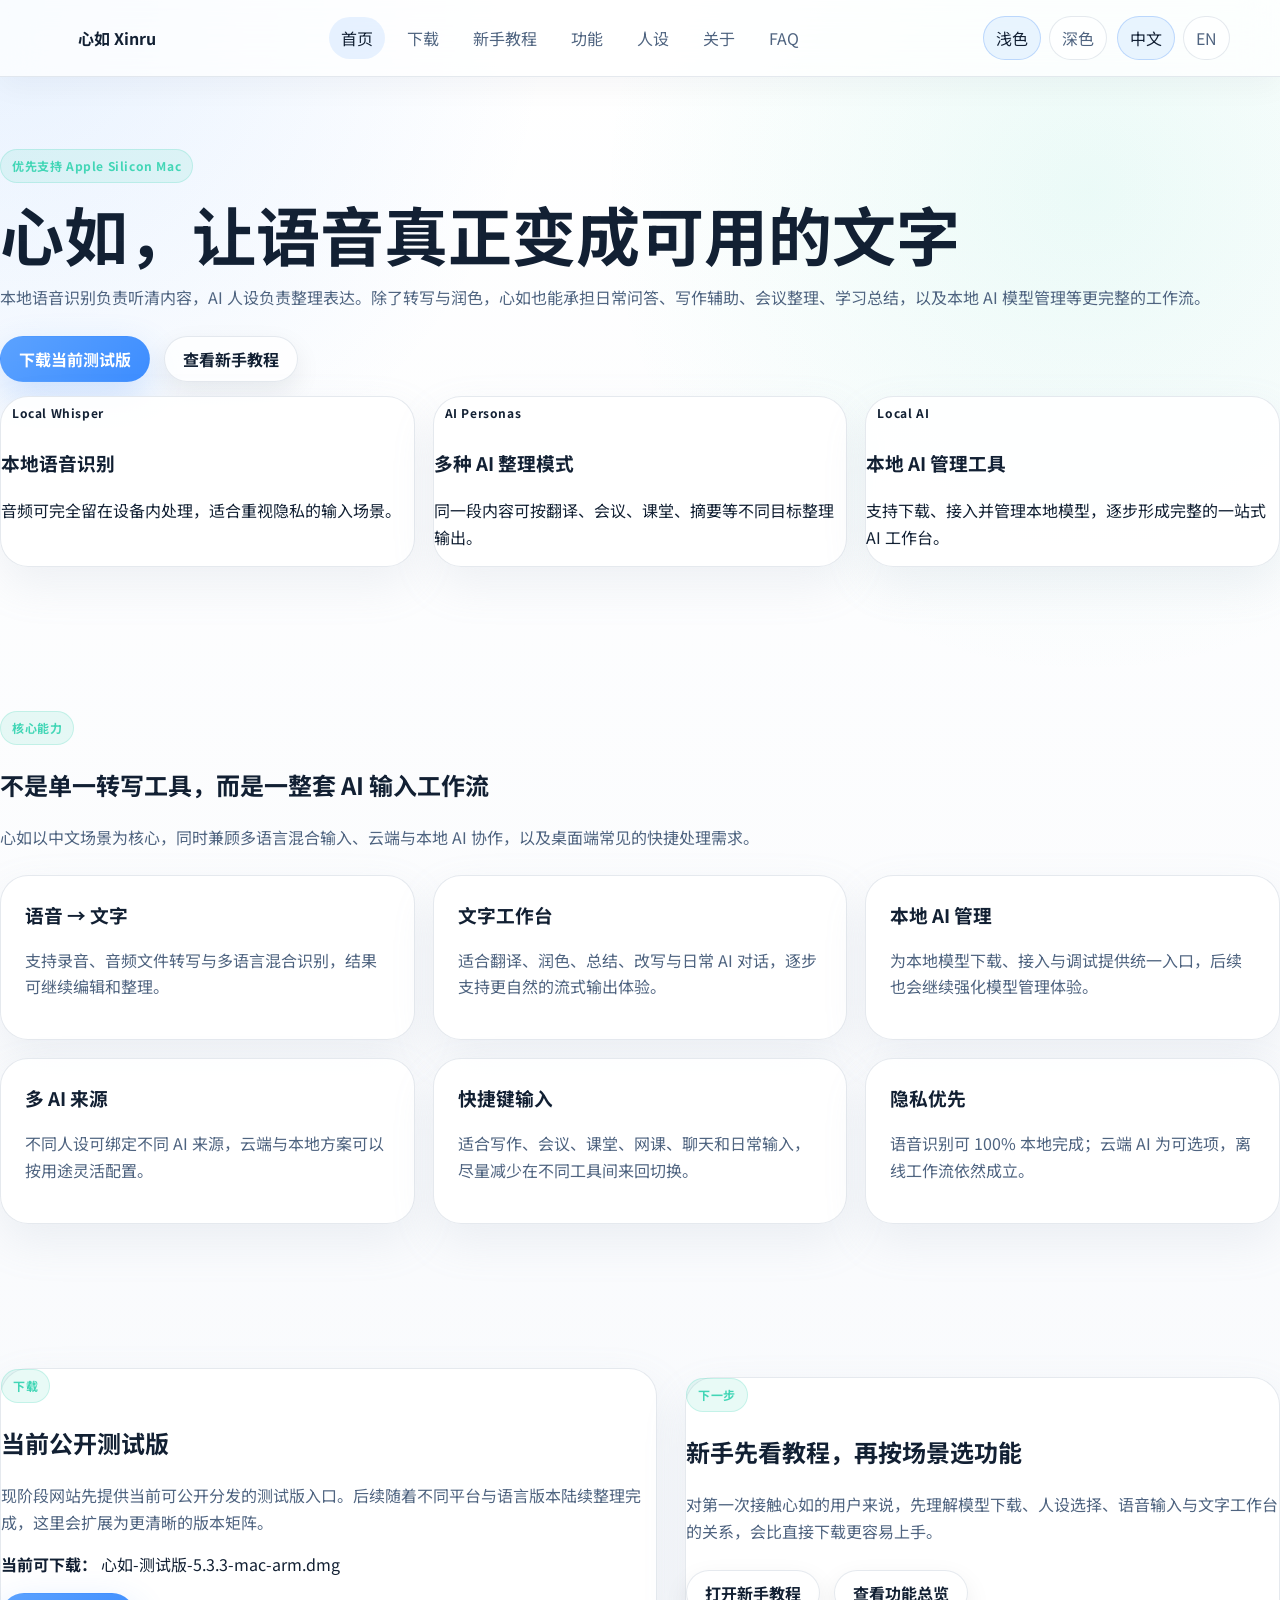
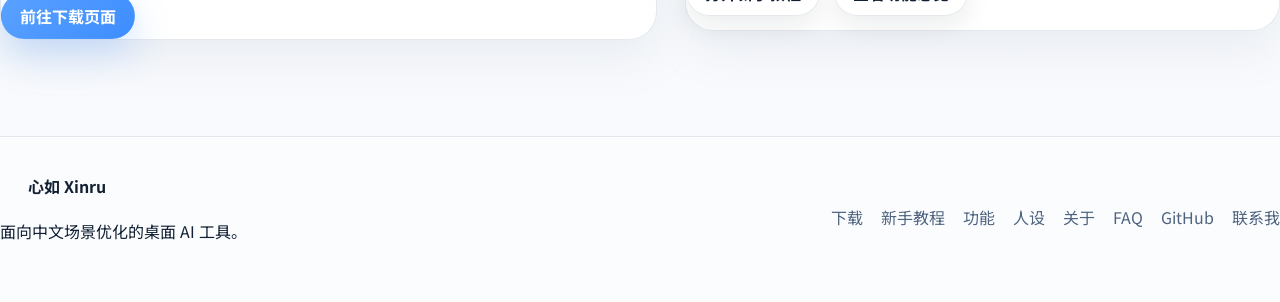
==== commit f0966bfb: "fix: 移除首页右侧占位并恢复品牌 logo" ====
--- a/index.html
+++ b/index.html
@@ -20,6 +20,7 @@
     <header class="site-header">
       <div class="nav">
         <a class="brand" href="./index.html" aria-label="Xinru home">
+          <span class="brand-mark" aria-hidden="true"></span>
           <span>心如 Xinru</span>
         </a>
         <nav class="nav-links">
@@ -46,7 +47,7 @@
 
     <main>
       <section class="section">
-        <div class="hero-layout">
+        <div class="hero-layout hero-layout-single">
           <div>
             <span class="badge">优先支持 Apple Silicon Mac</span>
             <h1 class="section-title">心如，让语音真正变成可用的文字</h1>
@@ -75,25 +76,6 @@
               </article>
             </div>
           </div>
-
-          <aside class="hero-panel">
-            <div class="preview-window">
-              <div class="preview-bar"></div>
-              <div class="preview-body">
-                <div class="preview-block preview-block-lg"></div>
-                <div class="preview-block preview-block-sm"></div>
-                <div class="preview-block"></div>
-                <div class="preview-block"></div>
-              </div>
-            </div>
-            <div class="panel">
-              <span class="badge">当前官网状态</span>
-              <h3>网站已切换为多页面结构</h3>
-              <p>
-                网站现已拆成首页、下载、教程、功能、人设、关于与 FAQ 等独立页面，信息更清楚，也更接近程序本身的使用逻辑。
-              </p>
-            </div>
-          </aside>
         </div>
       </section>
 
@@ -161,6 +143,7 @@
       <div class="footer-layout">
         <div>
           <a class="brand" href="./index.html">
+            <span class="brand-mark" aria-hidden="true"></span>
             <span>心如 Xinru</span>
           </a>
           <p>面向中文场景优化的桌面 AI 工具。</p>
--- a/styles.css
+++ b/styles.css
@@ -179,18 +179,22 @@
 .brand {
   display: inline-flex;
   align-items: center;
+  gap: 10px;
   font-weight: 700;
   flex: 0 0 auto;
   overflow: hidden;
 }
 
-.brand img,
-.brand-logo {
-  width: 38px;
-  height: 38px;
-  flex: 0 0 38px;
-  object-fit: contain;
-  filter: drop-shadow(0 0 16px rgba(66, 214, 182, 0.16));
+.brand-mark {
+  width: 18px;
+  height: 18px;
+  flex: 0 0 18px;
+  border-radius: 999px;
+  background-image: url("./assets/logo/xinru-logo.png");
+  background-position: center;
+  background-repeat: no-repeat;
+  background-size: contain;
+  filter: drop-shadow(0 0 8px rgba(66, 214, 182, 0.12));
 }
 
 .brand-name {
@@ -269,6 +273,10 @@
   grid-template-columns: 1.05fr 0.95fr;
   gap: 28px;
   align-items: center;
+}
+
+.hero-layout-single {
+  grid-template-columns: 1fr;
 }
 
 .page-hero {
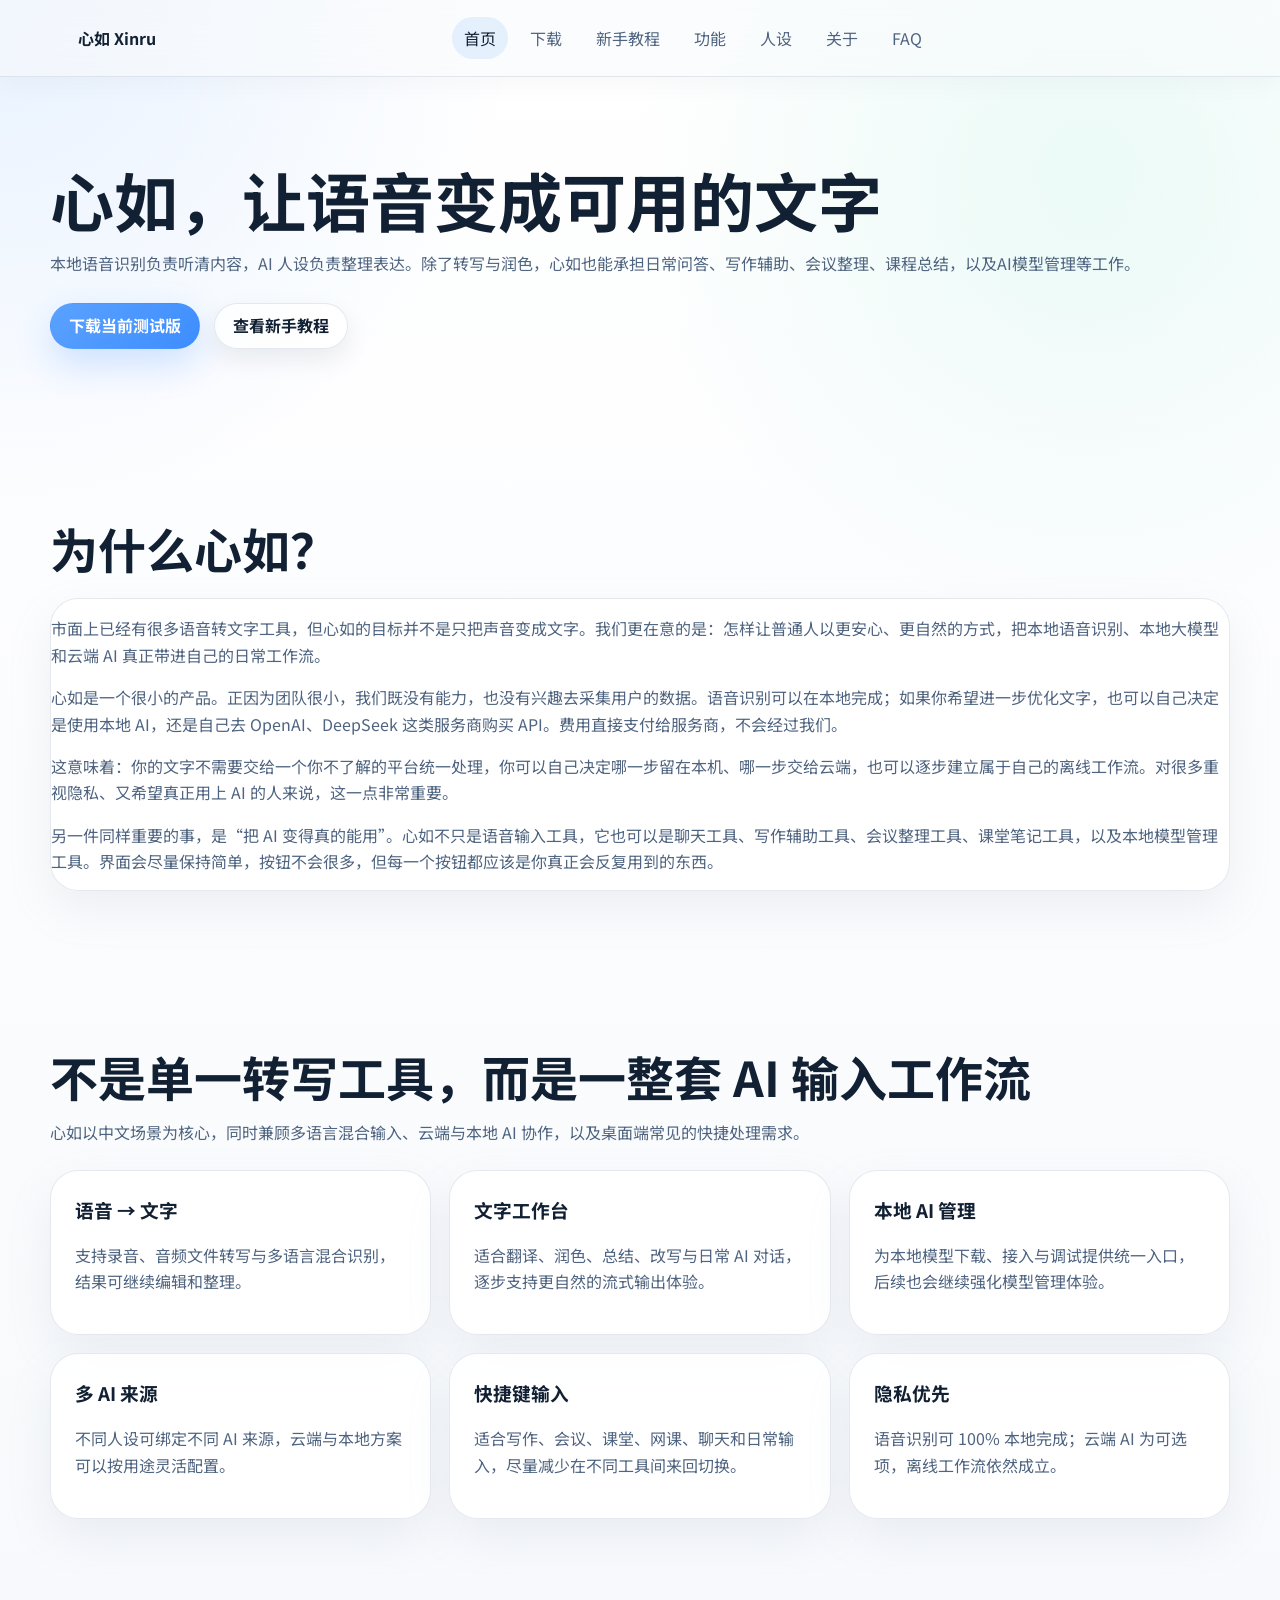
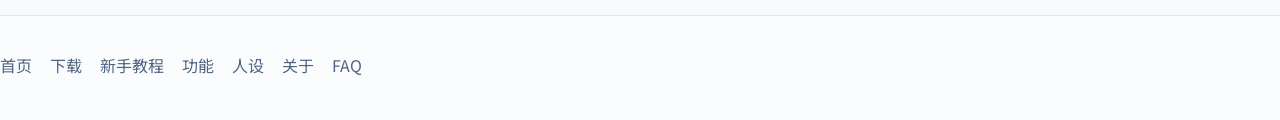
==== commit 69cbe985: "feat: 更新下载页与人设页，新增教程第四步 - download.html: 双版本下载（ARM/Intel），GitHub Release 链接，版本号中文测试版 · V5.3.6 - pers" ====
--- a/index.html
+++ b/index.html
@@ -32,60 +32,44 @@
           <a class="nav-link" href="./about.html">关于</a>
           <a class="nav-link" href="./faq.html">FAQ</a>
         </nav>
-        <div class="toolbar-switches">
-          <div class="theme-switch">
-            <button class="theme-button" data-theme-value="light" type="button">浅色</button>
-            <button class="theme-button" data-theme-value="dark" type="button">深色</button>
-          </div>
-          <div class="lang-switch">
-            <button class="lang-button is-active" type="button">中文</button>
-            <button class="lang-button" type="button">EN</button>
-          </div>
-        </div>
       </div>
     </header>
 
     <main>
-      <section class="section">
+      <section class="section home-hero-section">
         <div class="hero-layout hero-layout-single">
           <div>
-            <span class="badge">优先支持 Apple Silicon Mac</span>
-            <h1 class="section-title">心如，让语音真正变成可用的文字</h1>
+            <div class="hero-title-lockup">
+              <span class="hero-title-logo" aria-hidden="true"></span>
+              <h1 class="section-title">心如，让语音变成可用的文字</h1>
+            </div>
             <p class="section-desc">
-              本地语音识别负责听清内容，AI 人设负责整理表达。除了转写与润色，心如也能承担日常问答、写作辅助、会议整理、学习总结，以及本地 AI 模型管理等更完整的工作流。
+              本地语音识别负责听清内容，AI 人设负责整理表达。除了转写与润色，心如也能承担日常问答、写作辅助、会议整理、课程总结，以及AI模型管理等工作。
             </p>
             <div class="hero-actions">
               <a class="button button-primary" href="./download.html">下载当前测试版</a>
               <a class="button button-secondary" href="./guide.html">查看新手教程</a>
             </div>
-            <div class="card-grid three-cols">
-              <article class="stat-card">
-                <span class="status-tag">Local Whisper</span>
-                <h3>本地语音识别</h3>
-                <p>音频可完全留在设备内处理，适合重视隐私的输入场景。</p>
-              </article>
-              <article class="stat-card">
-                <span class="status-tag">AI Personas</span>
-                <h3>多种 AI 整理模式</h3>
-                <p>同一段内容可按翻译、会议、课堂、摘要等不同目标整理输出。</p>
-              </article>
-              <article class="stat-card">
-                <span class="status-tag">Local AI</span>
-                <h3>本地 AI 管理工具</h3>
-                <p>支持下载、接入并管理本地模型，逐步形成完整的一站式 AI 工作台。</p>
-              </article>
-            </div>
           </div>
         </div>
       </section>
 
-      <section class="section">
+      <section class="section home-why-section">
         <div class="section-heading">
-          <span class="badge">核心能力</span>
-          <h2>不是单一转写工具，而是一整套 AI 输入工作流</h2>
-          <p class="section-desc">
-            心如以中文场景为核心，同时兼顾多语言混合输入、云端与本地 AI 协作，以及桌面端常见的快捷处理需求。
-          </p>
+          <h2 class="section-title">为什么心如？</h2>
+        </div>
+        <div class="panel">
+          <p class="section-desc">市面上已经有很多语音转文字工具，但心如的目标并不是只把声音变成文字。我们更在意的是：怎样让普通人以更安心、更自然的方式，把本地语音识别、本地大模型和云端 AI 真正带进自己的日常工作流。</p>
+          <p class="section-desc">心如是一个很小的产品。正因为团队很小，我们既没有能力，也没有兴趣去采集用户的数据。语音识别可以在本地完成；如果你希望进一步优化文字，也可以自己决定是使用本地 AI，还是自己去 OpenAI、DeepSeek 这类服务商购买 API。费用直接支付给服务商，不会经过我们。</p>
+          <p class="section-desc">这意味着：你的文字不需要交给一个你不了解的平台统一处理，你可以自己决定哪一步留在本机、哪一步交给云端，也可以逐步建立属于自己的离线工作流。对很多重视隐私、又希望真正用上 AI 的人来说，这一点非常重要。</p>
+          <p class="section-desc">另一件同样重要的事，是“把 AI 变得真的能用”。心如不只是语音输入工具，它也可以是聊天工具、写作辅助工具、会议整理工具、课堂笔记工具，以及本地模型管理工具。界面会尽量保持简单，按钮不会很多，但每一个按钮都应该是你真正会反复用到的东西。</p>
+        </div>
+      </section>
+
+      <section class="section home-workflow-section">
+        <div class="section-heading">
+          <h2 class="section-title">不是单一转写工具，而是一整套 AI 输入工作流</h2>
+          <p class="section-desc">心如以中文场景为核心，同时兼顾多语言混合输入、云端与本地 AI 协作，以及桌面端常见的快捷处理需求。</p>
         </div>
         <div class="card-grid three-cols">
           <article class="card">
@@ -114,50 +98,17 @@
           </article>
         </div>
       </section>
-
-      <section class="section two-column">
-        <div class="panel">
-          <span class="badge">下载</span>
-          <h2>当前公开测试版</h2>
-          <p class="section-desc">
-            现阶段网站先提供当前可公开分发的测试版入口。后续随着不同平台与语言版本陆续整理完成，这里会扩展为更清晰的版本矩阵。
-          </p>
-          <p><strong>当前可下载：</strong> 心如-测试版-5.3.3-mac-arm.dmg</p>
-          <a class="button button-primary" href="./download.html">前往下载页面</a>
-        </div>
-        <div class="panel">
-          <span class="badge">下一步</span>
-          <h2>新手先看教程，再按场景选功能</h2>
-          <p class="section-desc">
-            对第一次接触心如的用户来说，先理解模型下载、人设选择、语音输入与文字工作台的关系，会比直接下载更容易上手。
-          </p>
-          <div class="hero-actions">
-            <a class="button button-secondary" href="./guide.html">打开新手教程</a>
-            <a class="button button-secondary" href="./features.html">查看功能总览</a>
-          </div>
-        </div>
-      </section>
     </main>
 
     <footer class="site-footer">
-      <div class="footer-layout">
-        <div>
-          <a class="brand" href="./index.html">
-            <span class="brand-mark" aria-hidden="true"></span>
-            <span>心如 Xinru</span>
-          </a>
-          <p>面向中文场景优化的桌面 AI 工具。</p>
-        </div>
-        <div class="footer-links">
-          <a href="./download.html">下载</a>
-          <a href="./guide.html">新手教程</a>
-          <a href="./features.html">功能</a>
-          <a href="./personas.html">人设</a>
-          <a href="./about.html">关于</a>
-          <a href="./faq.html">FAQ</a>
-          <a href="https://github.com/swaywu1968/swaywu1968.github.io">GitHub</a>
-          <a href="mailto:swaywu1968@gmail.com">联系我</a>
-        </div>
+      <div class="footer-links">
+        <a href="./index.html">首页</a>
+        <a href="./download.html">下载</a>
+        <a href="./guide.html">新手教程</a>
+        <a href="./features.html">功能</a>
+        <a href="./personas.html">人设</a>
+        <a href="./about.html">关于</a>
+        <a href="./faq.html">FAQ</a>
       </div>
     </footer>
 
--- a/styles.css
+++ b/styles.css
@@ -56,7 +56,7 @@
 }
 
 @media (prefers-color-scheme: dark) {
-  :root:not([data-theme]) {
+  :root {
     --bg: #08090c;
     --bg-soft: #101216;
     --panel: rgba(17, 20, 27, 0.92);
@@ -70,69 +70,52 @@
     --text-faint: #6f819e;
   }
 
-  :root:not([data-theme]) body {
+  body {
     background:
       radial-gradient(circle at top left, rgba(255, 255, 255, 0.05), transparent 24%),
       radial-gradient(circle at 85% 10%, rgba(91, 162, 255, 0.08), transparent 24%),
       linear-gradient(180deg, #050608 0%, var(--bg) 100%);
   }
 
-  :root:not([data-theme]) .site-header {
+  .site-header {
     background: rgba(11, 18, 32, 0.78);
   }
 
-  :root:not([data-theme]) .lang-button {
+  .lang-label {
     background: rgba(255, 255, 255, 0.03);
-  }
-
-  :root:not([data-theme]) .button-secondary {
+    color: var(--text-soft);
+  }
+
+  .button-secondary {
     background: rgba(255, 255, 255, 0.03);
   }
 
-  :root:not([data-theme]) .site-footer {
+  .site-footer {
     background: transparent;
   }
-}
-
-:root[data-theme="dark"] {
-  --bg: #08090c;
-  --bg-soft: #101216;
-  --panel: rgba(17, 20, 27, 0.92);
-  --panel-strong: rgba(24, 28, 36, 0.96);
-  --panel-muted: rgba(35, 41, 52, 0.74);
-  --border: rgba(148, 163, 184, 0.16);
-  --border-strong: rgba(96, 165, 250, 0.22);
-  --shadow-soft: 0 20px 60px rgba(2, 8, 23, 0.34);
-  --text: #e5edf8;
-  --text-soft: #9fb0c8;
-  --text-faint: #6f819e;
-}
-
-:root[data-theme="dark"] body {
-  background:
-    radial-gradient(circle at top left, rgba(255, 255, 255, 0.05), transparent 24%),
-    radial-gradient(circle at 85% 10%, rgba(91, 162, 255, 0.08), transparent 24%),
-    linear-gradient(180deg, #050608 0%, var(--bg) 100%);
-}
-
-:root[data-theme="dark"] .site-header {
-  background: rgba(11, 18, 32, 0.78);
-}
-
-:root[data-theme="dark"] .lang-button,
-:root[data-theme="dark"] .theme-button {
-  background: rgba(255, 255, 255, 0.03);
-}
-
-:root[data-theme="dark"] .button-secondary {
-  background: rgba(255, 255, 255, 0.03);
-}
-
-:root[data-theme="dark"] .site-footer {
-  background: transparent;
+
+  code {
+    background: rgba(96, 165, 250, 0.16);
+    border-color: rgba(147, 197, 253, 0.28);
+    color: #dbeafe;
+  }
 }
 
 a {
+  color: var(--primary-strong);
+  text-decoration: underline;
+  text-decoration-color: rgba(61, 141, 255, 0.4);
+  text-underline-offset: 3px;
+}
+
+a:hover {
+  text-decoration-color: currentColor;
+}
+
+.brand,
+.nav-link,
+.button,
+.footer-links a {
   color: inherit;
   text-decoration: none;
 }
@@ -160,19 +143,19 @@
   position: sticky;
   top: 0;
   z-index: 50;
-  background: rgba(255, 255, 255, 0.72);
+  background: rgba(248, 250, 252, 0.58);
   backdrop-filter: blur(18px);
   border-bottom: 1px solid var(--border);
-  box-shadow: 0 10px 30px rgba(15, 23, 42, 0.04);
+  box-shadow: 0 8px 24px rgba(15, 23, 42, 0.03);
 }
 
 .nav {
   width: min(100% - 32px, var(--container));
   margin: 0 auto;
   min-height: 76px;
-  display: flex;
-  align-items: center;
-  justify-content: space-between;
+  display: grid;
+  grid-template-columns: auto 1fr auto;
+  align-items: center;
   gap: 20px;
 }
 
@@ -203,28 +186,19 @@
 }
 
 .nav-links {
-  display: inline-flex;
-  align-items: center;
+  display: flex;
+  align-items: center;
+  justify-content: center;
   flex-wrap: wrap;
   gap: 10px;
 }
-
-.toolbar-switches {
-  display: inline-flex;
-  align-items: center;
-  gap: 10px;
-}
-
-.theme-switch,
 .lang-switch {
   display: inline-flex;
   align-items: center;
-  gap: 8px;
+  justify-self: end;
 }
 
 .nav-link,
-.theme-button,
-.lang-button,
 .button,
 .faq-question {
   transition: transform 160ms ease, background 160ms ease, border-color 160ms ease, color 160ms ease;
@@ -242,28 +216,25 @@
   color: var(--text);
 }
 
-.theme-button,
-.lang-button {
+.lang-label {
+  display: inline-flex;
+  align-items: center;
+  min-height: 38px;
+  padding: 0 14px;
+  border-radius: 999px;
   border: 1px solid var(--border);
-  background: rgba(255, 255, 255, 0.66);
+  background: rgba(255, 255, 255, 0.46);
   color: var(--text-soft);
-  padding: 8px 12px;
-  border-radius: 999px;
-  font: inherit;
-  cursor: pointer;
-}
-
-.lang-button.is-active,
-.theme-button.is-active,
-.theme-button:hover,
-.lang-button:hover {
-  color: var(--text);
-  border-color: var(--border-strong);
-  background: rgba(91, 162, 255, 0.12);
+  font-weight: 600;
 }
 
 .section {
   padding: 72px 0;
+}
+
+.section > * {
+  width: min(100% - 32px, var(--container));
+  margin-inline: auto;
 }
 
 .hero-layout,
@@ -277,6 +248,10 @@
 
 .hero-layout-single {
   grid-template-columns: 1fr;
+}
+
+.hero-layout-single > div:first-child {
+  width: 100%;
 }
 
 .page-hero {
@@ -359,8 +334,6 @@
 }
 
 .button:hover,
-.theme-button:hover,
-.lang-button:hover,
 .faq-question:hover {
   transform: translateY(-1px);
 }
@@ -535,15 +508,7 @@
 }
 
 .step-card {
-  display: grid;
-  grid-template-columns: 84px 1fr;
-  gap: 20px;
-}
-
-.step-index {
-  font-size: 30px;
-  font-weight: 800;
-  color: var(--primary);
+  display: block;
 }
 
 .step-note {
@@ -591,6 +556,47 @@
   padding-left: 18px;
   color: var(--text-soft);
 }
+
+.guide-shot-grid {
+  display: grid;
+  grid-template-columns: repeat(3, minmax(0, 1fr));
+  gap: 18px;
+  margin-top: 28px;
+}
+
+.guide-shot {
+  margin: 0;
+  overflow: hidden;
+  border-radius: 24px;
+  border: 1px solid var(--border);
+  background: var(--panel-strong);
+  box-shadow: var(--shadow);
+}
+
+.guide-shot img {
+  width: 100%;
+  aspect-ratio: 16 / 10;
+  object-fit: cover;
+  object-position: top center;
+}
+
+.guide-shot figcaption {
+  padding: 16px 18px 18px;
+  color: var(--text-soft);
+  font-size: 0.98rem;
+  line-height: 1.9;
+}
+
+.guide-shot figcaption strong {
+  color: var(--text);
+}
+
+.guide-shot figcaption br {
+  display: block;
+  content: "";
+  margin-top: 8px;
+}
+
 
 .faq-list {
   display: grid;
@@ -674,13 +680,17 @@
   .card-grid.two-cols {
     grid-template-columns: 1fr;
   }
+
+  .guide-shot-grid {
+    grid-template-columns: 1fr;
+  }
 }
 
 @media (max-width: 780px) {
   .nav {
     padding: 14px 0;
     align-items: flex-start;
-    flex-direction: column;
+    grid-template-columns: 1fr;
   }
 
   .hero-copy h1,
@@ -708,10 +718,15 @@
     grid-template-columns: 1fr;
   }
 
-  .toolbar-switches,
   .hero-actions,
   .footer-links {
     flex-direction: column;
     align-items: flex-start;
   }
-}
+
+  .nav-links,
+  .lang-switch {
+    justify-content: flex-start;
+    justify-self: start;
+  }
+}
